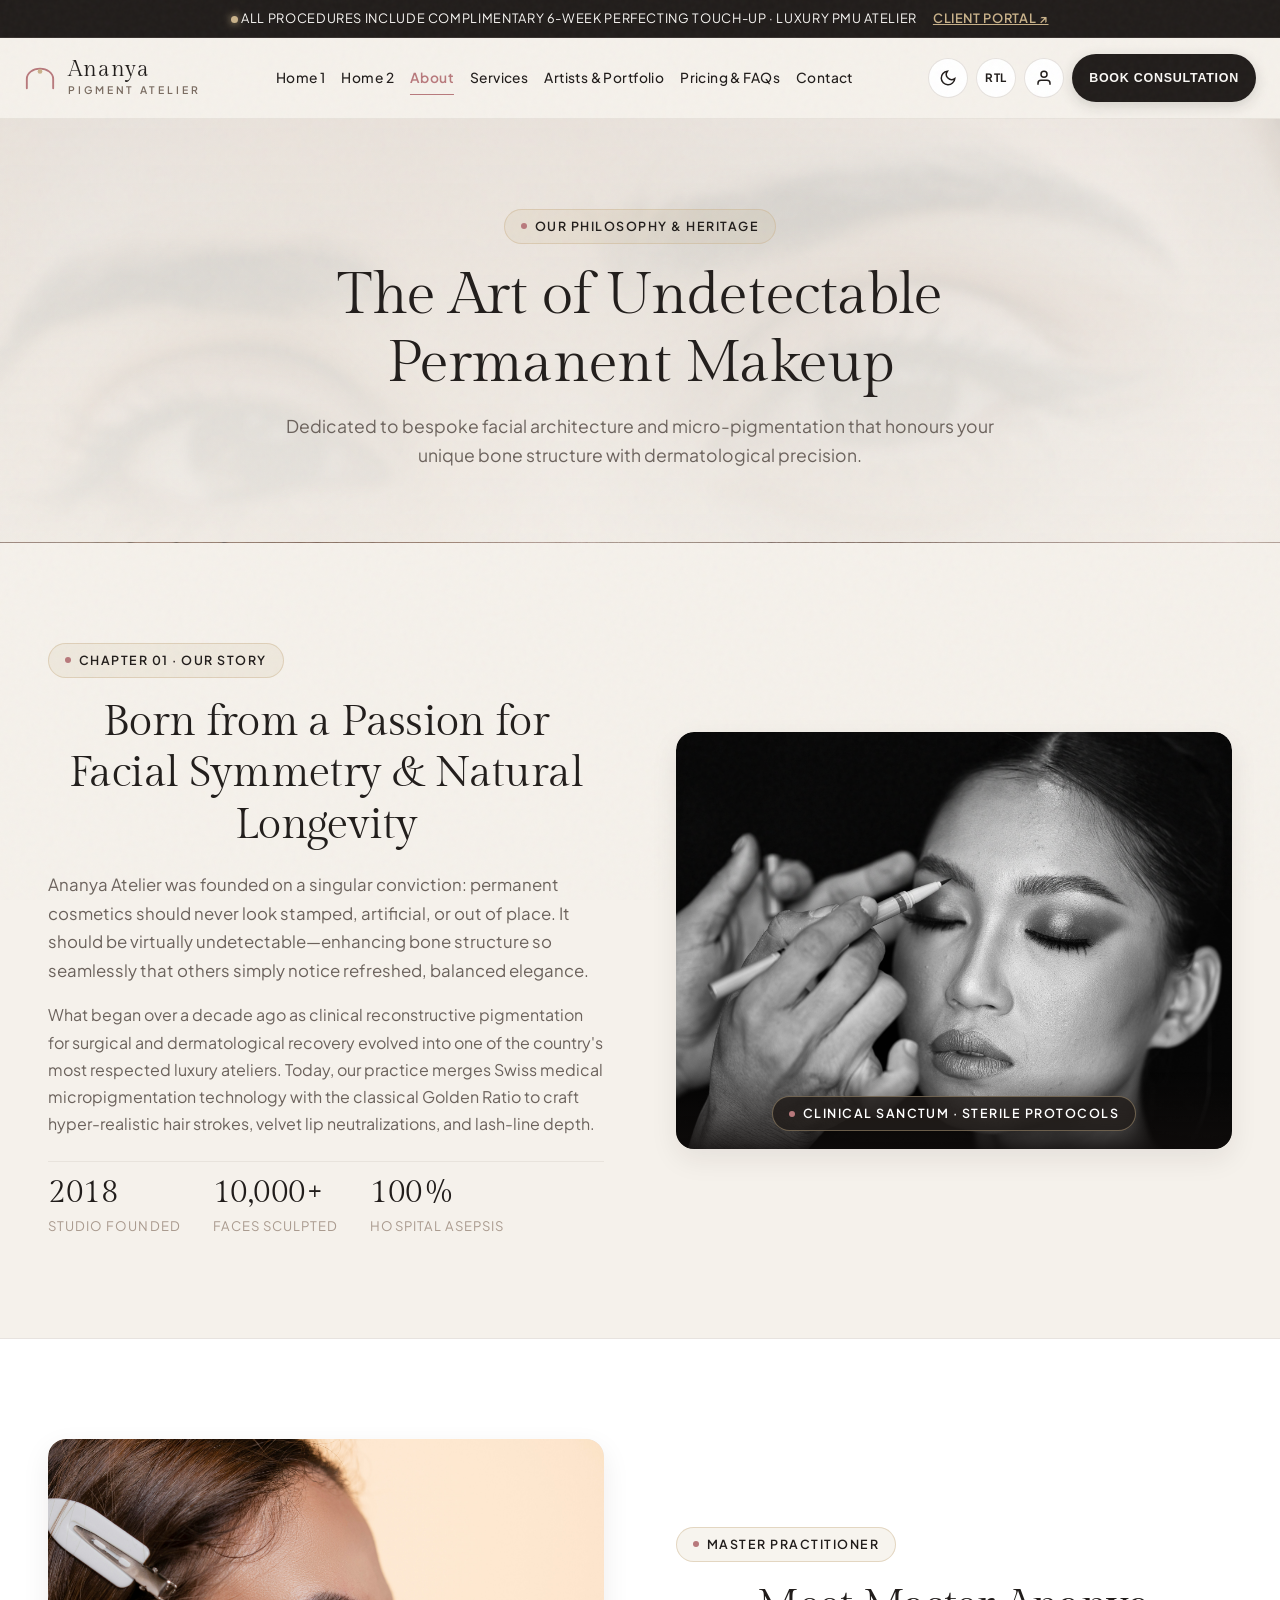
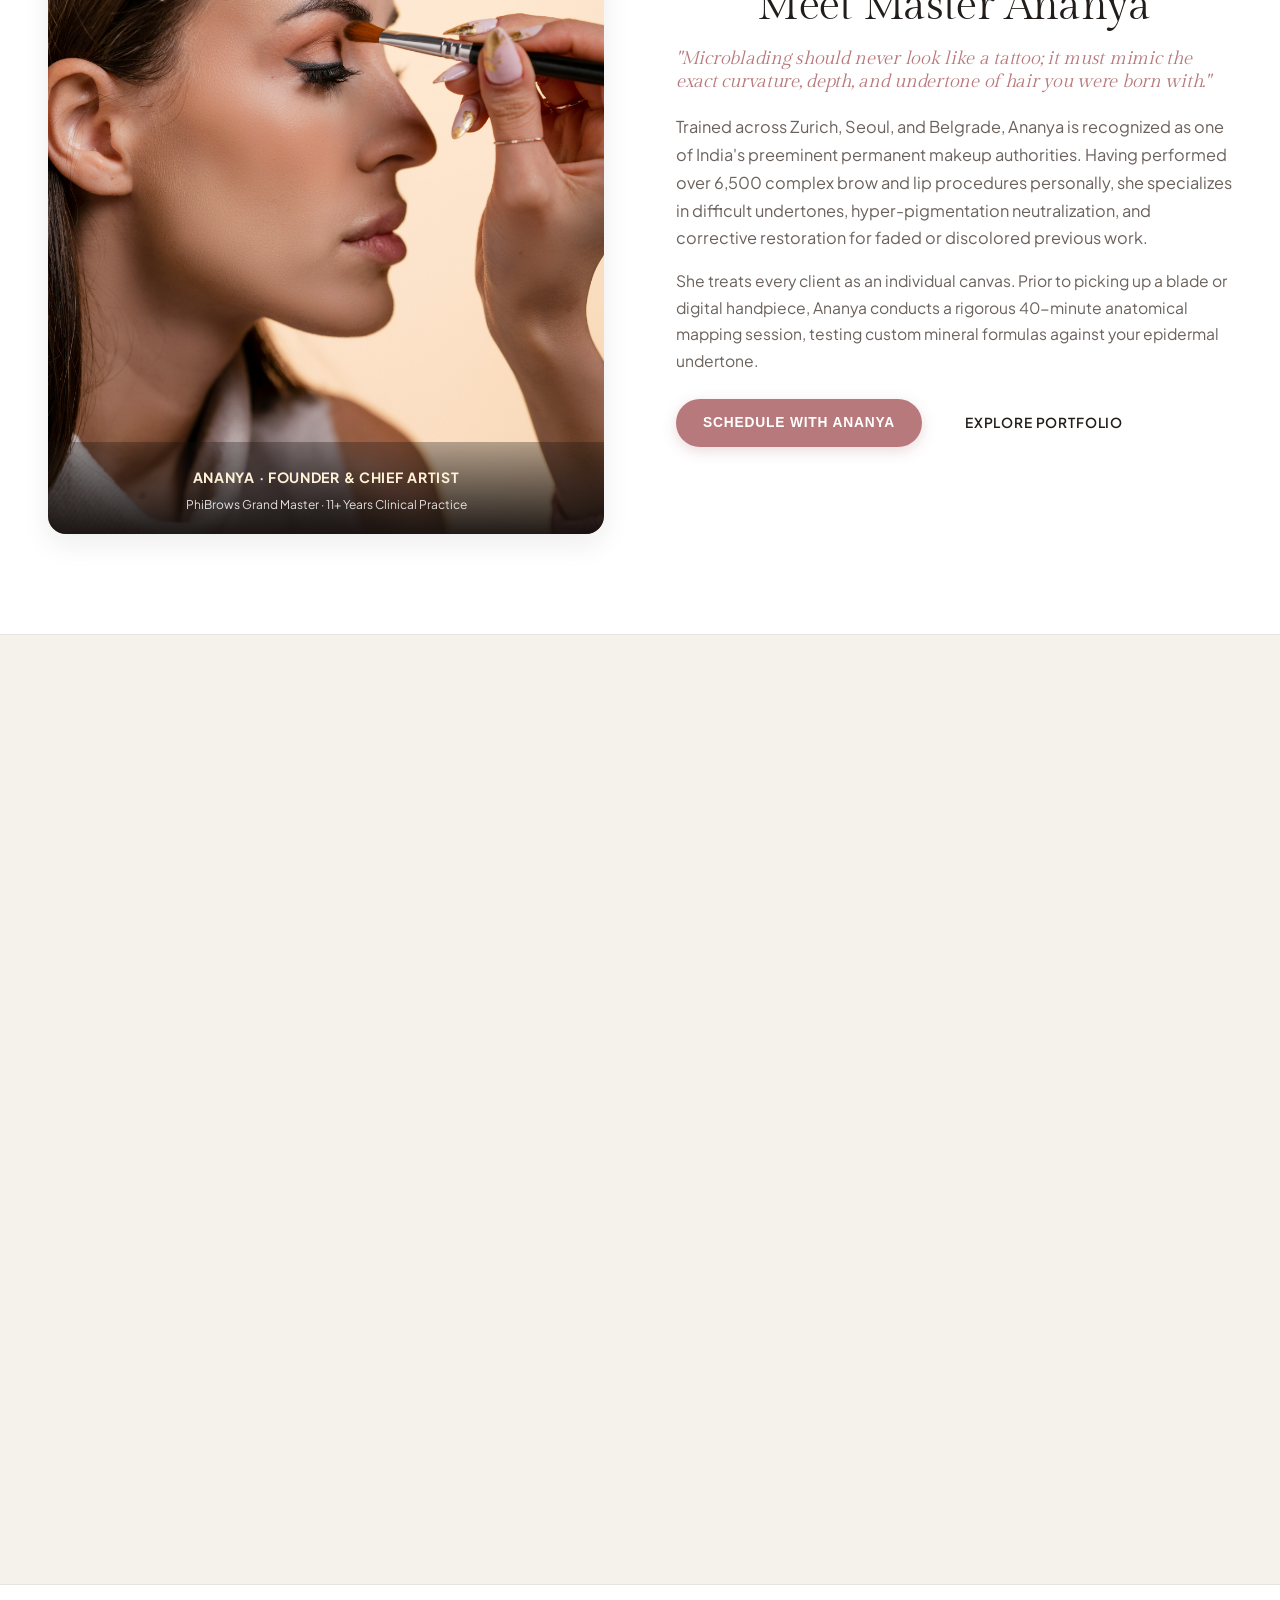
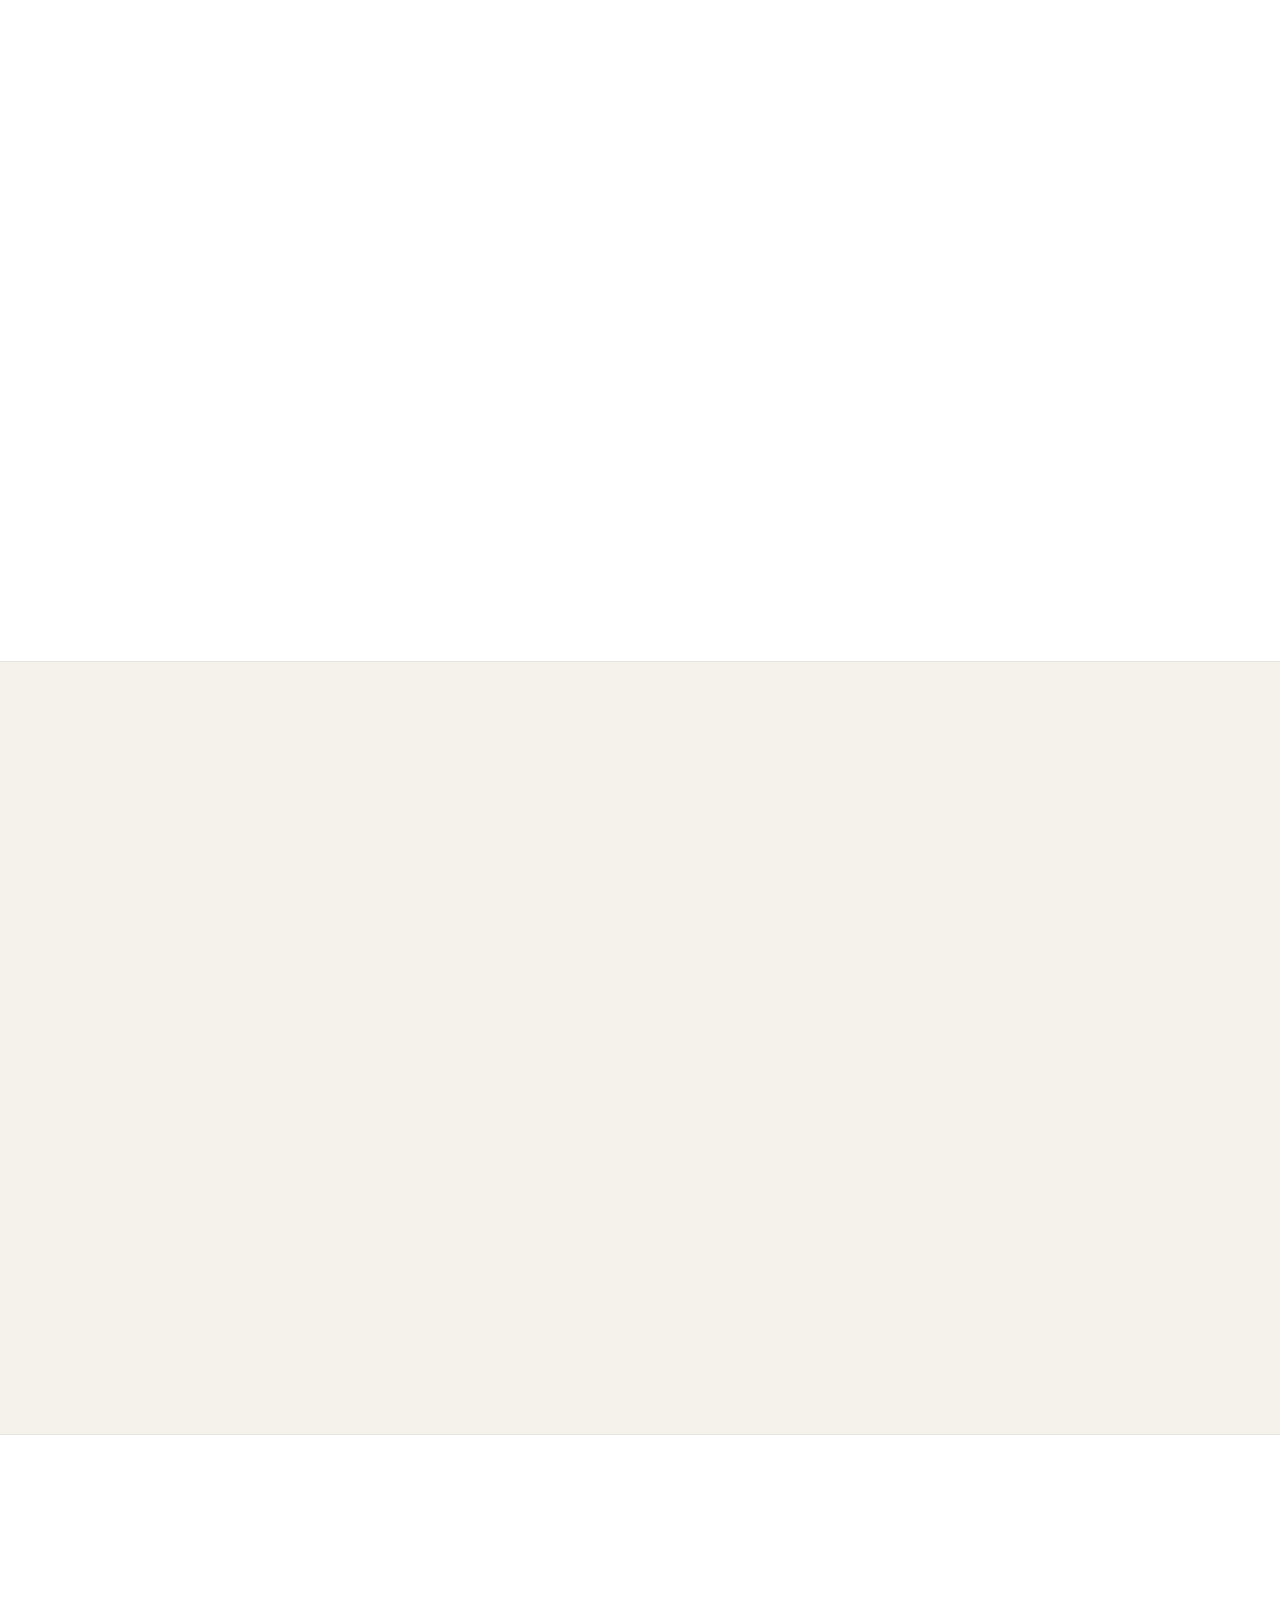
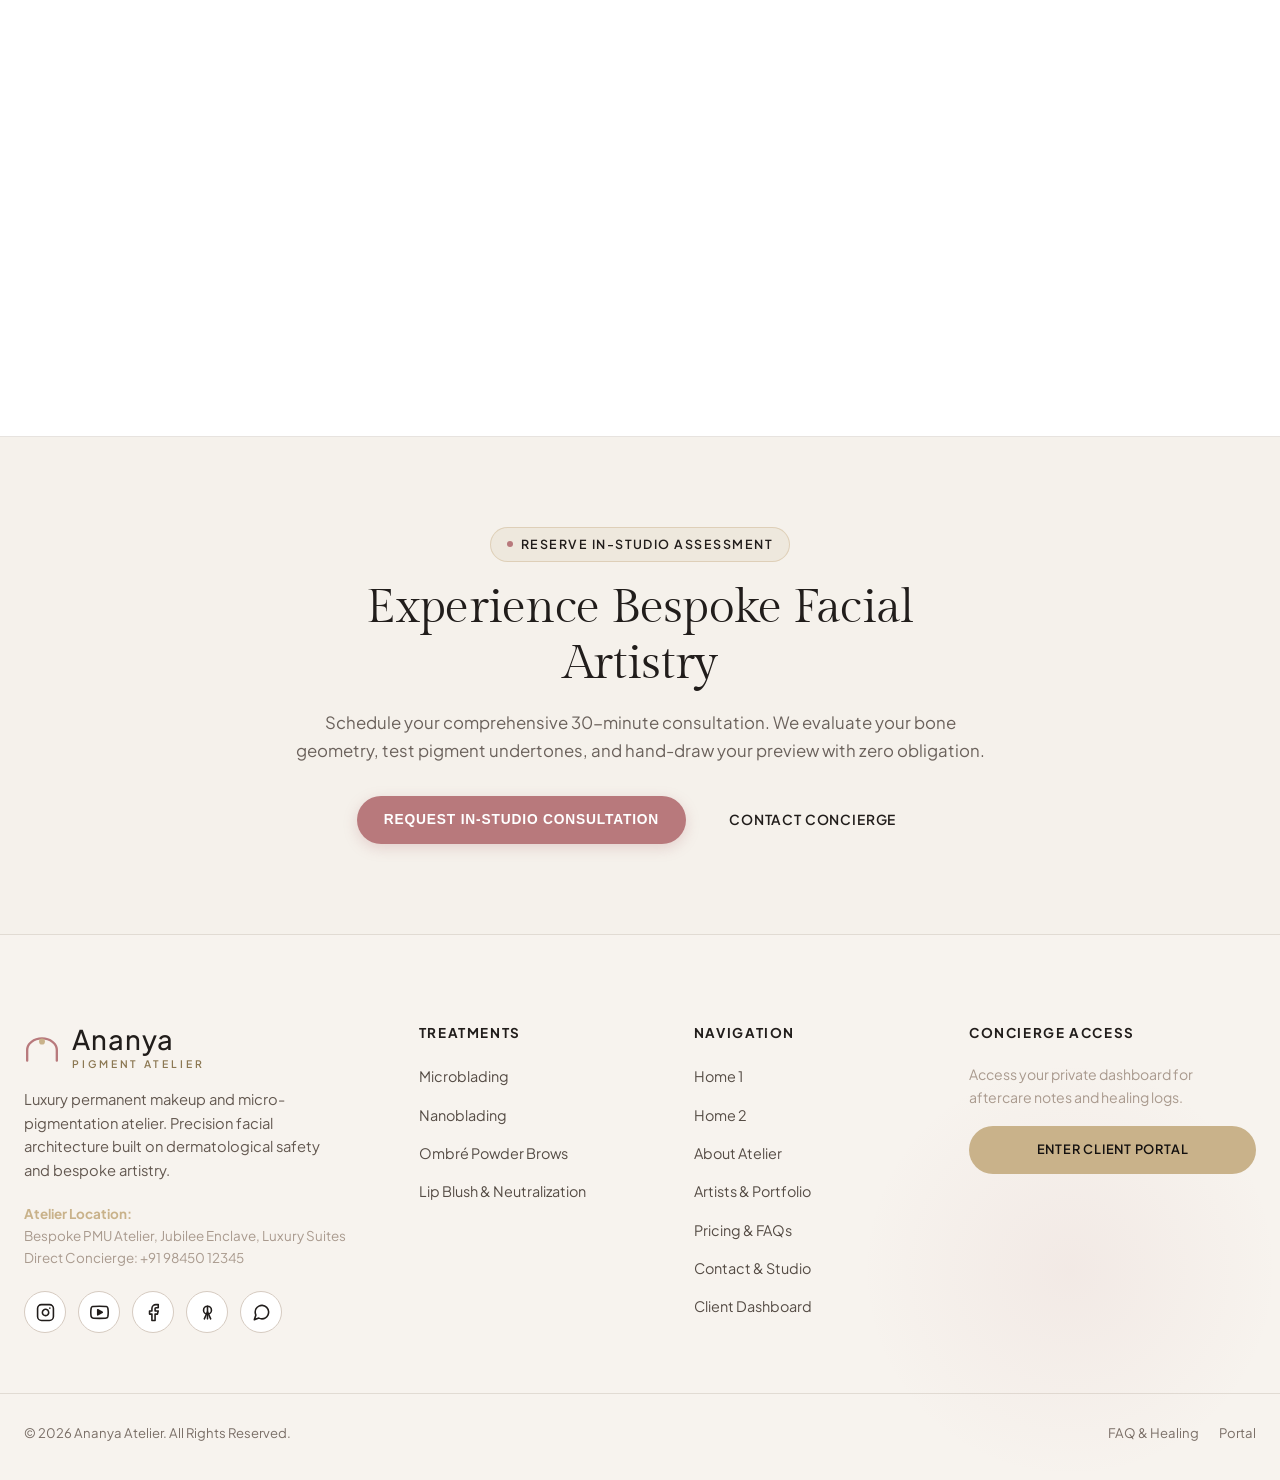
==== about.html @ 1668f96a "Refine logo, unify hero height, add About & Contact pages, update client portraits & responsive layo" ====
<!DOCTYPE html>
<html lang="en">
<head>
  <meta charset="UTF-8">
  <meta name="viewport" content="width=device-width, initial-scale=1.0">
  <title>About Our Atelier & Master PMU Artists | Ananya Atelier</title>
  <meta name="description" content="Discover the story, philosophy, and medical-grade hygiene standards of Ananya Atelier. Led by master PMU artist Ananya, specializing in hyper-realistic facial micro-pigmentation.">
  
  <link rel="stylesheet" href="css/style.css">
  <link rel="icon" type="image/svg+xml" href="data:image/svg+xml,<svg xmlns='http://www.w3.org/2000/svg' viewBox='0 0 32 32'><path d='M4,25 L4,14 A12,9 0 0 1 28,14 L28,25' stroke='%23B8797C' stroke-width='2.6' stroke-linecap='round' fill='none'/><circle cx='16' cy='6' r='2.8' fill='%23C9B28A'/></svg>">
</head>
<body>

  <!-- Top Notice Bar -->
  <div class="top-notice-bar">
    <span><span class="badge-dot"></span> All procedures include complimentary 6-week perfecting touch-up · Luxury PMU Atelier</span>
    <a href="login.html" style="color:var(--color-champagne); text-decoration:underline; font-weight:600;">Client Portal ↗</a>
  </div>

  <!-- Atelier Navbar -->
  <header class="atelier-navbar">
    <div class="navbar-container">
      <a href="index.html" class="brand-logo" aria-label="Ananya Atelier Home" data-magnetic>
        <svg class="brand-logo-arch" viewBox="0 0 34 26" fill="none">
          <path d="M3,24 L3,14 A14,11 0 0 1 31,14 L31,24" stroke="#B8797C" stroke-width="2" stroke-linecap="round"/>
          <circle cx="17" cy="6" r="2.5" fill="#C9B28A"/>
        </svg>
        <div class="brand-title">
          <span class="brand-name">Ananya</span>
          <span class="brand-tagline">Pigment Atelier</span>
        </div>
      </a>

      <nav aria-label="Main Navigation">
        <ul class="nav-menu">
          <li><a href="index.html" class="nav-link">Home 1</a></li>
          <li><a href="home2.html" class="nav-link">Home 2</a></li>
          <li><a href="about.html" class="nav-link active">About</a></li>
          <li><a href="services.html" class="nav-link">Services</a></li>
          <li><a href="artists.html" class="nav-link">Artists & Portfolio</a></li>
          <li><a href="pricing.html" class="nav-link">Pricing & FAQs</a></li>
          <li><a href="contact.html" class="nav-link">Contact</a></li>
          <li class="mobile-drawer-cta" style="margin-top:14px; padding-top:14px; border-top:1px solid var(--color-border-light);">
            <div style="display:flex; gap:10px; align-items:center; justify-content:space-between; margin-bottom:12px;">
              <button type="button" class="btn-nav-icon theme-toggle-btn" aria-label="Toggle theme" title="Toggle Dark/Light Mode" style="flex:1; width:auto; height:42px; border-radius:var(--border-radius-md); display:inline-flex; gap:8px;">
                <svg class="theme-icon-moon" width="16" height="16" viewBox="0 0 24 24" fill="none" stroke="currentColor" stroke-width="2"><path d="M21 12.79A9 9 0 1 1 11.21 3 7 7 0 0 0 21 12.79z"></path></svg>
                <svg class="theme-icon-sun" width="16" height="16" viewBox="0 0 24 24" fill="none" stroke="currentColor" stroke-width="2"><circle cx="12" cy="12" r="5"></circle><line x1="12" y1="1" x2="12" y2="3"></line><line x1="12" y1="21" x2="12" y2="23"></line><line x1="4.22" y1="4.22" x2="5.64" y2="5.64"></line><line x1="18.36" y1="18.36" x2="19.78" y2="19.78"></line><line x1="1" y1="12" x2="3" y2="12"></line><line x1="21" y1="12" x2="23" y2="12"></line><line x1="4.22" y1="19.78" x2="5.64" y2="18.36"></line><line x1="18.36" y1="5.64" x2="19.78" y2="4.22"></line></svg>
                <span>Theme</span>
              </button>
              <button type="button" class="btn-nav-icon rtl-toggle-btn" aria-label="Toggle RTL/LTR" title="Toggle RTL/LTR" style="flex:1; width:auto; height:42px; border-radius:var(--border-radius-md); display:inline-flex; gap:8px;">
                <span class="rtl-label">RTL</span>
              </button>
            </div>
            <a href="login.html" class="btn-portal-pill" style="width:100%; justify-content:center; padding:12px 16px;">
              <svg width="14" height="14" viewBox="0 0 24 24" fill="none" stroke="currentColor" stroke-width="2"><path d="M20 21v-2a4 4 0 0 0-4-4H8a4 4 0 0 0-4 4v2"></path><circle cx="12" cy="7" r="4"></circle></svg>
              Client Portal ↗
            </a>
          </li>
          <li class="mobile-drawer-cta" style="margin-top:8px;">
            <button type="button" class="btn-luxury btn-rose" style="width:100%;" data-open-consultation>Book Consultation</button>
          </li>
        </ul>
      </nav>

      <div class="nav-actions">
        <button type="button" class="btn-nav-icon theme-toggle-btn" aria-label="Toggle theme" title="Toggle Dark/Light Mode" data-magnetic>
          <svg class="theme-icon-moon" width="18" height="18" viewBox="0 0 24 24" fill="none" stroke="currentColor" stroke-width="2"><path d="M21 12.79A9 9 0 1 1 11.21 3 7 7 0 0 0 21 12.79z"></path></svg>
          <svg class="theme-icon-sun" width="18" height="18" viewBox="0 0 24 24" fill="none" stroke="currentColor" stroke-width="2"><circle cx="12" cy="12" r="5"></circle><line x1="12" y1="1" x2="12" y2="3"></line><line x1="12" y1="21" x2="12" y2="23"></line><line x1="4.22" y1="4.22" x2="5.64" y2="5.64"></line><line x1="18.36" y1="18.36" x2="19.78" y2="19.78"></line><line x1="1" y1="12" x2="3" y2="12"></line><line x1="21" y1="12" x2="23" y2="12"></line><line x1="4.22" y1="19.78" x2="5.64" y2="18.36"></line><line x1="18.36" y1="5.64" x2="19.78" y2="4.22"></line></svg>
        </button>
        <button type="button" class="btn-nav-icon rtl-toggle-btn" aria-label="Toggle RTL/LTR" title="Toggle RTL/LTR" data-magnetic>
          <span class="rtl-label">RTL</span>
        </button>
        <a href="login.html" class="btn-nav-icon portal-nav-btn" aria-label="Client Portal" title="Client Portal" data-magnetic>
          <svg width="18" height="18" viewBox="0 0 24 24" fill="none" stroke="currentColor" stroke-width="2"><path d="M20 21v-2a4 4 0 0 0-4-4H8a4 4 0 0 0-4 4v2"></path><circle cx="12" cy="7" r="4"></circle></svg>
        </a>
        <button type="button" class="btn-luxury btn-primary" data-open-consultation data-magnetic>Book Consultation</button>
        <button type="button" class="mobile-nav-toggle" aria-label="Toggle navigation menu">
          <svg width="24" height="24" viewBox="0 0 24 24" fill="none" stroke="currentColor" stroke-width="2"><line x1="3" y1="12" x2="21" y2="12"></line><line x1="3" y1="6" x2="21" y2="6"></line><line x1="3" y1="18" x2="21" y2="18"></line></svg>
        </button>
      </div>
    </div>
  </header>

  <main id="content">

    <!-- About Page Hero Header (Consistent Height) -->
    <section class="section-atelier page-hero-header" style="background-image: url('image/make%20(7).jpg');">
      <div class="container-atelier text-center" style="max-width:820px; text-align:center; margin:0 auto;" data-reveal>
        <div class="badge-lab"><span class="dot"></span> Our Philosophy & Heritage</div>
        <h1 class="font-serif">The Art of Undetectable Permanent Makeup</h1>
        <p class="section-subtitle">
          Dedicated to bespoke facial architecture and micro-pigmentation that honours your unique bone structure with dermatological precision.
        </p>
      </div>
    </section>

    <!-- Section 1: Our Story -->
    <section class="section-atelier">
      <div class="container-atelier">
        <div class="hero-grid" style="align-items:center; gap: clamp(36px, 6vw, 72px);">
          <div data-reveal>
            <div class="badge-lab"><span class="dot"></span> Chapter 01 · Our Story</div>
            <h2 class="font-serif" style="font-size:clamp(1.9rem, 3.5vw, 2.7rem); line-height:1.2; margin-bottom:20px;">
              Born from a Passion for Facial Symmetry & Natural Longevity
            </h2>
            <p style="font-size:1.05rem; line-height:1.7; color:var(--color-text-muted); margin-bottom:16px;">
              Ananya Atelier was founded on a singular conviction: permanent cosmetics should never look stamped, artificial, or out of place. It should be virtually undetectable—enhancing bone structure so seamlessly that others simply notice refreshed, balanced elegance.
            </p>
            <p style="font-size:1rem; line-height:1.7; color:var(--color-text-muted); margin-bottom:24px;">
              What began over a decade ago as clinical reconstructive pigmentation for surgical and dermatological recovery evolved into one of the country's most respected luxury ateliers. Today, our practice merges Swiss medical micropigmentation technology with the classical Golden Ratio to craft hyper-realistic hair strokes, velvet lip neutralizations, and lash-line depth.
            </p>
            <div style="display:flex; gap:32px; flex-wrap:wrap; padding-top:12px; border-top:1px solid var(--color-border-light);">
              <div>
                <strong class="font-serif" style="font-size:2rem; color:var(--color-espresso); display:block;">2018</strong>
                <span style="font-size:0.82rem; color:var(--color-taupe); text-transform:uppercase; letter-spacing:0.08em;">Studio Founded</span>
              </div>
              <div>
                <strong class="font-serif" style="font-size:2rem; color:var(--color-espresso); display:block;">10,000+</strong>
                <span style="font-size:0.82rem; color:var(--color-taupe); text-transform:uppercase; letter-spacing:0.08em;">Faces Sculpted</span>
              </div>
              <div>
                <strong class="font-serif" style="font-size:2rem; color:var(--color-espresso); display:block;">100%</strong>
                <span style="font-size:0.82rem; color:var(--color-taupe); text-transform:uppercase; letter-spacing:0.08em;">Hospital Asepsis</span>
              </div>
            </div>
          </div>
          <div class="media-keep-pace-wrap" data-reveal>
            <img src="image/make%20(9).jpg" alt="Atelier Interior and Precision Equipment" style="border-radius:var(--border-radius-lg); box-shadow:var(--shadow-lg); width:100%; aspect-ratio:4/3; object-fit:cover;">
            <div class="media-caption">
              <span class="badge-lab" style="background:rgba(33,29,27,0.85); color:#FFFFFF; margin:0;"><span class="dot"></span> Clinical Sanctum · Sterile Protocols</span>
            </div>
          </div>
        </div>
      </div>
    </section>

    <!-- Section 2: Meet the PMU Artist & Founder -->
    <section class="section-atelier" style="background:var(--color-surface); border-top:1px solid var(--color-border); border-bottom:1px solid var(--color-border);">
      <div class="container-atelier">
        <div class="hero-grid" style="align-items:center; gap: clamp(36px, 6vw, 72px);">
          <div class="media-keep-pace-wrap" data-reveal>
            <img src="image/make%20(20).jpg" alt="Master PMU Artist Ananya" style="border-radius:var(--border-radius-lg); box-shadow:var(--shadow-lg); width:100%; aspect-ratio:4/5; object-fit:cover;">
            <div class="media-caption" style="background:linear-gradient(to top, rgba(20,16,14,0.95), rgba(20,16,14,0.3));">
              <span style="color:#FFF2D6; font-size:0.88rem; font-weight:700; letter-spacing:0.05em; display:block;">ANANYA · FOUNDER & CHIEF ARTIST</span>
              <span style="color:#FFFFFF; font-size:0.75rem; opacity:0.85;">PhiBrows Grand Master · 11+ Years Clinical Practice</span>
            </div>
          </div>
          <div data-reveal>
            <div class="badge-lab"><span class="dot"></span> Master Practitioner</div>
            <h2 class="font-serif" style="font-size:clamp(1.9rem, 3.5vw, 2.7rem); line-height:1.2; margin-bottom:16px;">
              Meet Master Ananya
            </h2>
            <h3 style="font-size:1.15rem; font-weight:400; color:var(--color-rose); margin-bottom:20px; font-style:italic;">
              "Microblading should never look like a tattoo; it must mimic the exact curvature, depth, and undertone of hair you were born with."
            </h3>
            <p style="font-size:1.02rem; line-height:1.7; color:var(--color-text-muted); margin-bottom:16px;">
              Trained across Zurich, Seoul, and Belgrade, Ananya is recognized as one of India's preeminent permanent makeup authorities. Having performed over 6,500 complex brow and lip procedures personally, she specializes in difficult undertones, hyper-pigmentation neutralization, and corrective restoration for faded or discolored previous work.
            </p>
            <p style="font-size:0.98rem; line-height:1.7; color:var(--color-text-muted); margin-bottom:24px;">
              She treats every client as an individual canvas. Prior to picking up a blade or digital handpiece, Ananya conducts a rigorous 40-minute anatomical mapping session, testing custom mineral formulas against your epidermal undertone.
            </p>
            <div style="display:flex; gap:16px; flex-wrap:wrap;">
              <button type="button" class="btn-luxury btn-rose" data-open-consultation data-magnetic>Schedule With Ananya</button>
              <a href="artists.html" class="btn-luxury btn-secondary" data-magnetic>Explore Portfolio</a>
            </div>
          </div>
        </div>
      </div>
    </section>

    <!-- Section 3: Our Approach (The 4-Step Anatomical Architecture) -->
    <section class="section-atelier">
      <div class="container-atelier">
        <div class="text-center" style="max-width:760px; margin:0 auto clamp(36px, 6vw, 60px); text-align:center;" data-reveal>
          <div class="badge-lab"><span class="dot"></span> The Atelier Methodology</div>
          <h2 class="font-serif">Our Scientific & Artistic Approach</h2>
          <p class="section-subtitle">
            We reject one-size-fits-all stencils. Every line is hand-calculated to harmonise with facial muscle movement and bone morphology.
          </p>
        </div>

        <div class="feature-card-grid">
          <div class="feature-card" data-reveal>
            <div style="width:48px; height:48px; border-radius:50%; background:var(--color-gold-glow); display:flex; align-items:center; justify-content:center; margin-bottom:18px;">
              <svg width="24" height="24" viewBox="0 0 24 24" fill="none" stroke="currentColor" stroke-width="2"><circle cx="6" cy="6" r="3"></circle><circle cx="6" cy="18" r="3"></circle><line x1="20" y1="4" x2="8.12" y2="15.88"></line><line x1="14.47" y1="14.48" x2="20" y2="20"></line><line x1="8.12" y1="8.12" x2="12" y2="12"></line></svg>
            </div>
            <h3 class="font-serif" style="font-size:1.25rem; margin-bottom:10px;">1. Golden Ratio 1.618 Mapping</h3>
            <p style="font-size:0.92rem; color:var(--color-text-muted); line-height:1.6;">
              Brows are mathematically measured against your ocular spacing and nasal bridge using precision calipers. You review and approve the hand-drawn preview before any pigment is placed.
            </p>
          </div>

          <div class="feature-card" data-reveal>
            <div style="width:48px; height:48px; border-radius:50%; background:var(--color-gold-glow); display:flex; align-items:center; justify-content:center; margin-bottom:18px;">
              <svg width="24" height="24" viewBox="0 0 24 24" fill="none" stroke="currentColor" stroke-width="2"><path d="M12 2.69l5.66 5.66a8 8 0 1 1-11.31 0z"></path></svg>
            </div>
            <h3 class="font-serif" style="font-size:1.25rem; margin-bottom:10px;">2. Organic Mineral Chemistry</h3>
            <p style="font-size:0.92rem; color:var(--color-text-muted); line-height:1.6;">
              We formulate with heavy-metal-free, hypoallergenic Swiss mineral pigments that do not turn reddish or grayish over time, fading evenly and naturally as your skin sheds.
            </p>
          </div>

          <div class="feature-card" data-reveal>
            <div style="width:48px; height:48px; border-radius:50%; background:var(--color-gold-glow); display:flex; align-items:center; justify-content:center; margin-bottom:18px;">
              <svg width="24" height="24" viewBox="0 0 24 24" fill="none" stroke="currentColor" stroke-width="2"><line x1="12" y1="19" x2="12" y2="5"></line><polyline points="5 12 12 5 19 12"></polyline></svg>
            </div>
            <h3 class="font-serif" style="font-size:1.25rem; margin-bottom:10px;">3. 0.15mm Micro-Stylus</h3>
            <p style="font-size:0.92rem; color:var(--color-text-muted); line-height:1.6;">
              Depositing micro-pigment only into the basal layer (0.08mm - 0.15mm depth). This preserves skin tissue elasticity and ensures hair strokes stay crisp without pigment bleeding.
            </p>
          </div>

          <div class="feature-card" data-reveal>
            <div style="width:48px; height:48px; border-radius:50%; background:var(--color-gold-glow); display:flex; align-items:center; justify-content:center; margin-bottom:18px;">
              <svg width="24" height="24" viewBox="0 0 24 24" fill="none" stroke="currentColor" stroke-width="2"><path d="M22 11.08V12a10 10 0 1 1-5.93-9.14"></path><polyline points="22 4 12 14.01 9 11.01"></polyline></svg>
            </div>
            <h3 class="font-serif" style="font-size:1.25rem; margin-bottom:10px;">4. 6-Week Perfecting Session</h3>
            <p style="font-size:0.92rem; color:var(--color-text-muted); line-height:1.6;">
              Every primary procedure includes a complimentary 6-week perfecting session to inspect cellular retention, reinforce lighter strokes, and calibrate the ultimate final tone.
            </p>
          </div>
        </div>
      </div>
    </section>

    <!-- Section 4: Certifications & Training -->
    <section class="section-atelier" style="background:var(--color-surface); border-top:1px solid var(--color-border); border-bottom:1px solid var(--color-border);">
      <div class="container-atelier">
        <div class="text-center" style="max-width:760px; margin:0 auto clamp(36px, 6vw, 60px); text-align:center;" data-reveal>
          <div class="badge-lab"><span class="dot"></span> International Credentials</div>
          <h2 class="font-serif">Certifications & Global Accreditations</h2>
          <p class="section-subtitle">
            Our master practitioners maintain active board certifications with world-leading cosmetic and micropigmentation governing bodies.
          </p>
        </div>

        <div style="display:grid; grid-template-columns:repeat(auto-fit, minmax(260px, 1fr)); gap:24px;">
          <div style="background:var(--bg-porcelain-light); border:1px solid var(--color-border); border-radius:var(--border-radius-md); padding:28px 24px;" data-reveal>
            <div style="color:var(--color-rose); font-size:1.4rem; margin-bottom:12px;">🏅</div>
            <h4 class="font-serif" style="font-size:1.15rem; margin-bottom:6px;">PhiBrows Master Certified</h4>
            <p style="font-size:0.85rem; color:var(--color-text-muted); line-height:1.6;">Certified by the global PhiAcademy for advanced hyper-realistic microblading and micro-shading mastery.</p>
          </div>

          <div style="background:var(--bg-porcelain-light); border:1px solid var(--color-border); border-radius:var(--border-radius-md); padding:28px 24px;" data-reveal>
            <div style="color:var(--color-rose); font-size:1.4rem; margin-bottom:12px;">🏛️</div>
            <h4 class="font-serif" style="font-size:1.15rem; margin-bottom:6px;">AAM Board Certified</h4>
            <p style="font-size:0.85rem; color:var(--color-text-muted); line-height:1.6;">Accredited by the American Academy of Micropigmentation for clinical facial pigment application standards.</p>
          </div>

          <div style="background:var(--bg-porcelain-light); border:1px solid var(--color-border); border-radius:var(--border-radius-md); padding:28px 24px;" data-reveal>
            <div style="color:var(--color-rose); font-size:1.4rem; margin-bottom:12px;">🧪</div>
            <h4 class="font-serif" style="font-size:1.15rem; margin-bottom:6px;">EU REACH / ECHA Compliant</h4>
            <p style="font-size:0.85rem; color:var(--color-text-muted); line-height:1.6;">All pigments rigorously screened to conform with the strictest European chemical safety benchmarks.</p>
          </div>

          <div style="background:var(--bg-porcelain-light); border:1px solid var(--color-border); border-radius:var(--border-radius-md); padding:28px 24px;" data-reveal>
            <div style="color:var(--color-rose); font-size:1.4rem; margin-bottom:12px;">🛡️</div>
            <h4 class="font-serif" style="font-size:1.15rem; margin-bottom:6px;">OSHA Bloodborne Pathogen</h4>
            <p style="font-size:0.85rem; color:var(--color-text-muted); line-height:1.6;">Annual hospital-grade safety recertification covering infection control, barrier defense, and sterile handling.</p>
          </div>
        </div>
      </div>
    </section>

    <!-- Section 5: Hygiene & Safety Standards -->
    <section class="section-atelier">
      <div class="container-atelier">
        <div class="hero-grid" style="align-items:center; gap: clamp(36px, 6vw, 72px);">
          <div data-reveal>
            <div class="badge-lab"><span class="dot"></span> Uncompromising Asepsis</div>
            <h2 class="font-serif" style="font-size:clamp(1.9rem, 3.5vw, 2.7rem); line-height:1.2; margin-bottom:20px;">
              Hospital-Grade Hygiene & Sterilization Protocols
            </h2>
            <p style="font-size:1.02rem; line-height:1.7; color:var(--color-text-muted); margin-bottom:20px;">
              Your facial tissue demands the exact clinical sterility of an operating suite. At Ananya Atelier, we operate under strict hospital aseptic guidelines to ensure zero risk of cross-contamination or inflammation.
            </p>
            <ul style="list-style:none; padding:0; margin:0 0 24px; display:flex; flex-direction:column; gap:14px;">
              <li style="display:flex; gap:12px; align-items:flex-start;">
                <span style="color:var(--color-rose); font-weight:bold; font-size:1.1rem; line-height:1;">✓</span>
                <span style="font-size:0.95rem; color:var(--color-text-muted);"><strong>100% Single-Use Swiss Cartridges:</strong> Every blade and needle cartridge arrives hermetically sealed with sterility indicators and is unpacked directly in front of you.</span>
              </li>
              <li style="display:flex; gap:12px; align-items:flex-start;">
                <span style="color:var(--color-rose); font-weight:bold; font-size:1.1rem; line-height:1;">✓</span>
                <span style="font-size:0.95rem; color:var(--color-text-muted);"><strong>Class B Medical Autoclave:</strong> All reusable stainless accessories undergo high-temperature vacuum sterilization cycles before every session.</span>
              </li>
              <li style="display:flex; gap:12px; align-items:flex-start;">
                <span style="color:var(--color-rose); font-weight:bold; font-size:1.1rem; line-height:1;">✓</span>
                <span style="font-size:0.95rem; color:var(--color-text-muted);"><strong>48-Hour Dermal Patch Testing:</strong> Complimentary sensitivity screenings available for clients with reactive skin, allergies, or eczema.</span>
              </li>
              <li style="display:flex; gap:12px; align-items:flex-start;">
                <span style="color:var(--color-rose); font-weight:bold; font-size:1.1rem; line-height:1;">✓</span>
                <span style="font-size:0.95rem; color:var(--color-text-muted);"><strong>HEPA H14 Air Purification:</strong> Studio suites feature surgical-grade laminar airflow filters cycling 99.995% clean ambient air continuously.</span>
              </li>
            </ul>
          </div>
          <div class="media-keep-pace-wrap" data-reveal>
            <img src="image/make%20(18).jpg" alt="Sterile Clinic Setup and Instruments" style="border-radius:var(--border-radius-lg); box-shadow:var(--shadow-lg); width:100%; aspect-ratio:4/3; object-fit:cover;">
            <div class="media-caption">
              <span class="badge-lab" style="background:rgba(33,29,27,0.85); color:#FFFFFF; margin:0;"><span class="dot"></span> Sealed Single-Use Sterile Cartridges</span>
            </div>
          </div>
        </div>
      </div>
    </section>

    <!-- Section 6: Why Clients Choose Us -->
    <section class="section-atelier" style="background:var(--color-surface); border-top:1px solid var(--color-border); border-bottom:1px solid var(--color-border);">
      <div class="container-atelier">
        <div class="text-center" style="max-width:760px; margin:0 auto clamp(36px, 6vw, 60px); text-align:center;" data-reveal>
          <div class="badge-lab"><span class="dot"></span> The Atelier Difference</div>
          <h2 class="font-serif">Why Discerning Clients Trust Ananya</h2>
          <p class="section-subtitle">
            From prominent executives and dermatologists to brides seeking subtle timelessness, here is why our clients return year after year.
          </p>
        </div>

        <div style="display:grid; grid-template-columns:repeat(auto-fit, minmax(280px, 1fr)); gap:28px;">
          <div class="feature-card" data-reveal>
            <h4 class="font-serif" style="font-size:1.2rem; color:var(--color-espresso); margin-bottom:8px;">Zero Trend Chasing</h4>
            <p style="font-size:0.9rem; color:var(--color-text-muted); line-height:1.6;">
              Trends fade; facial bone structures remain. We design brows, lips, and eyes that age gracefully across decades rather than following fleeting social media fads.
            </p>
          </div>

          <div class="feature-card" data-reveal>
            <h4 class="font-serif" style="font-size:1.2rem; color:var(--color-espresso); margin-bottom:8px;">Dermatologist Endorsed</h4>
            <p style="font-size:0.9rem; color:var(--color-text-muted); line-height:1.6;">
              Multiple cosmetic surgeons and dermatologists refer their patients to us for scar camouflage, alopecia reconstruction, and natural enhancement.
            </p>
          </div>

          <div class="feature-card" data-reveal>
            <h4 class="font-serif" style="font-size:1.2rem; color:var(--color-espresso); margin-bottom:8px;">Complete Private Concierge</h4>
            <p style="font-size:0.9rem; color:var(--color-text-muted); line-height:1.6;">
              Clients receive 24/7 post-care WhatsApp concierge check-ins, custom sterile aftercare balms, and digital healing progress logs via our encrypted Client Portal.
            </p>
          </div>

          <div class="feature-card" data-reveal>
            <h4 class="font-serif" style="font-size:1.2rem; color:var(--color-espresso); margin-bottom:8px;">Transparent Touch-Up Tiers</h4>
            <p style="font-size:0.9rem; color:var(--color-text-muted); line-height:1.6;">
              Clear, guaranteed loyalty pricing for annual refreshes. No surprise charges or recurring subscriptions—just reliable lifelong enhancement.
            </p>
          </div>
        </div>
      </div>
    </section>

    <!-- Consultation CTA Strip -->
    <section class="section-atelier" style="text-align:center; padding:clamp(60px, 8vw, 90px) 0;">
      <div class="container-atelier" style="max-width:760px; margin:0 auto;" data-reveal>
        <div class="badge-lab"><span class="dot"></span> Reserve In-Studio Assessment</div>
        <h2 class="font-serif" style="font-size:clamp(2rem, 3.8vw, 3rem); margin-bottom:16px;">
          Experience Bespoke Facial Artistry
        </h2>
        <p style="font-size:1.05rem; color:var(--color-text-muted); margin-bottom:32px;">
          Schedule your comprehensive 30-minute consultation. We evaluate your bone geometry, test pigment undertones, and hand-draw your preview with zero obligation.
        </p>
        <div style="display:flex; gap:16px; justify-content:center; flex-wrap:wrap;">
          <button type="button" class="btn-luxury btn-rose" data-open-consultation data-magnetic>Request In-Studio Consultation</button>
          <a href="contact.html" class="btn-luxury btn-secondary" data-magnetic>Contact Concierge</a>
        </div>
      </div>
    </section>

  </main>

  <!-- Atelier Global Footer -->
  <footer class="atelier-footer">
    <div class="footer-grid">
      <div class="footer-brand">
        <a href="index.html" class="brand-logo" aria-label="Ananya Atelier Home" data-magnetic>
          <svg class="brand-logo-arch" viewBox="0 0 34 26" fill="none" style="width:36px; height:28px;">
            <path d="M3,24 L3,14 A14,11 0 0 1 31,14 L31,24" stroke="#B8797C" stroke-width="2.2" stroke-linecap="round"/>
            <circle cx="17" cy="6" r="2.8" fill="#C9B28A"/>
          </svg>
          <div class="brand-title">
            <span class="brand-name">Ananya</span>
            <span class="brand-tagline">Pigment Atelier</span>
          </div>
        </a>
        <p>Luxury permanent makeup and micro-pigmentation atelier. Precision facial architecture built on dermatological safety and bespoke artistry.</p>
        <div style="margin-top:20px; font-size:0.84rem; color:var(--color-taupe);">
          <strong style="color:var(--color-champagne);">Atelier Location:</strong><br>
          Bespoke PMU Atelier, Jubilee Enclave, Luxury Suites<br>
          Direct Concierge: +91 98450 12345
        </div>
        <div class="footer-social-links" aria-label="Official Atelier Social Media Channels">
          <a href="https://instagram.com" class="footer-social-icon" aria-label="Follow Ananya Atelier on Instagram" target="_blank" rel="noopener noreferrer">
            <svg viewBox="0 0 24 24" fill="none" stroke="currentColor" stroke-width="2" stroke-linecap="round" stroke-linejoin="round">
              <rect x="2" y="2" width="20" height="20" rx="5" ry="5"></rect>
              <path d="M16 11.37A4 4 0 1 1 12.63 8 4 4 0 0 1 16 11.37z"></path>
              <line x1="17.5" y1="6.5" x2="17.51" y2="6.5"></line>
            </svg>
          </a>
          <a href="https://youtube.com" class="footer-social-icon" aria-label="Watch Ananya Atelier on YouTube" target="_blank" rel="noopener noreferrer">
            <svg viewBox="0 0 24 24" fill="none" stroke="currentColor" stroke-width="2" stroke-linecap="round" stroke-linejoin="round">
              <path d="M22.54 6.42a2.78 2.78 0 0 0-1.94-2C18.88 4 12 4 12 4s-6.88 0-8.6.46a2.78 2.78 0 0 0-1.94 2A29 29 0 0 0 1 11.75a29 29 0 0 0 .46 5.33A2.78 2.78 0 0 0 3.4 19c1.72.46 8.6.46 8.6.46s6.88 0 8.6-.46a2.78 2.78 0 0 0 1.94-2 29 29 0 0 0 .46-5.25 29 29 0 0 0-.46-5.33z"></path>
              <polygon points="9.75 15.02 15.5 11.75 9.75 8.48 9.75 15.02" fill="currentColor"></polygon>
            </svg>
          </a>
          <a href="https://facebook.com" class="footer-social-icon" aria-label="Follow Ananya Atelier on Facebook" target="_blank" rel="noopener noreferrer">
            <svg viewBox="0 0 24 24" fill="none" stroke="currentColor" stroke-width="2" stroke-linecap="round" stroke-linejoin="round">
              <path d="M18 2h-3a5 5 0 0 0-5 5v3H7v4h3v8h4v-8h3l1-4h-4V7a1 1 0 0 1 1-1h3z"></path>
            </svg>
          </a>
          <a href="https://pinterest.com" class="footer-social-icon" aria-label="Explore Ananya Atelier on Pinterest" target="_blank" rel="noopener noreferrer">
            <svg viewBox="0 0 24 24" fill="none" stroke="currentColor" stroke-width="2" stroke-linecap="round" stroke-linejoin="round">
              <line x1="12" y1="4" x2="12" y2="20"></line>
              <path d="M8 20l4-9 4 9"></path>
              <circle cx="12" cy="9" r="5"></circle>
            </svg>
          </a>
          <a href="https://wa.me/919845012345" class="footer-social-icon" aria-label="Direct Concierge WhatsApp" target="_blank" rel="noopener noreferrer">
            <svg viewBox="0 0 24 24" fill="none" stroke="currentColor" stroke-width="2" stroke-linecap="round" stroke-linejoin="round">
              <path d="M21 11.5a8.38 8.38 0 0 1-.9 3.8 8.5 8.5 0 0 1-7.6 4.7 8.38 8.38 0 0 1-3.8-.9L3 21l1.9-5.7a8.38 8.38 0 0 1-.9-3.8 8.5 8.5 0 0 1 4.7-7.6 8.38 8.38 0 0 1 3.8-.9h.5a8.48 8.48 0 0 1 8 8v.5z"></path>
            </svg>
          </a>
        </div>
      </div>
      <div>
        <h4 class="footer-col-title">Treatments</h4>
        <ul class="footer-links">
          <li><a href="services.html#microblading">Microblading</a></li>
          <li><a href="services.html#nanoblading">Nanoblading</a></li>
          <li><a href="services.html#powder">Ombré Powder Brows</a></li>
          <li><a href="services.html#lipblush">Lip Blush & Neutralization</a></li>
        </ul>
      </div>
      <div>
        <h4 class="footer-col-title">Navigation</h4>
        <ul class="footer-links">
          <li><a href="index.html">Home 1</a></li>
          <li><a href="home2.html">Home 2</a></li>
          <li><a href="about.html">About Atelier</a></li>
          <li><a href="artists.html">Artists & Portfolio</a></li>
          <li><a href="pricing.html">Pricing & FAQs</a></li>
          <li><a href="contact.html">Contact & Studio</a></li>
          <li><a href="login.html">Client Dashboard</a></li>
        </ul>
      </div>
      <div>
        <h4 class="footer-col-title">Concierge Access</h4>
        <p style="font-size:0.88rem; color:var(--color-taupe); margin-bottom:16px;">Access your private dashboard for aftercare notes and healing logs.</p>
        <a href="login.html" class="btn-luxury btn-champagne" style="padding:10px 20px; font-size:0.8rem; width:100%;" data-magnetic>Enter Client Portal</a>
      </div>
    </div>
    <div class="footer-bottom">
      <span>© 2026 Ananya Atelier. All Rights Reserved.</span>
      <div style="display:flex; gap:20px;">
        <a href="pricing.html#faqs">FAQ & Healing</a>
        <a href="login.html">Portal</a>
      </div>
    </div>
  </footer>

  <!-- Consultation Modal -->
  <div class="atelier-modal-overlay" id="consultationModal">
    <div class="atelier-modal-card">
      <button type="button" class="modal-close-btn">×</button>
      <div class="badge-lab"><span class="dot"></span> Reserve Consultation</div>
      <h3 class="font-serif">Request In-Studio Consultation</h3>
      <form id="consultationForm" style="margin-top:20px;">
        <div class="form-group">
          <label class="form-label" for="cName">Full Name</label>
          <input type="text" id="cName" class="form-control" required placeholder="Your full name">
        </div>
        <div class="form-group">
          <label class="form-label" for="cPhone">WhatsApp Number</label>
          <input type="tel" id="cPhone" class="form-control" required placeholder="+91 98450 00000">
        </div>
        <div class="form-group">
          <label class="form-label" for="cService">Select Treatment</label>
          <select id="cService" class="form-select">
            <option value="Microblading">Hyper-Realistic Microblading</option>
            <option value="Nanoblading">Digital Nanoblading</option>
            <option value="Ombre Powder">Ombré Powder Brows</option>
            <option value="Lip Blush">Lip Blush & Neutralization</option>
          </select>
        </div>
        <button type="submit" class="btn-luxury btn-rose" style="width:100%;">Submit Consultation</button>
      </form>
      <div id="consultationSuccess" style="display:none; text-align:center; padding:24px 0;">
        <div style="font-size:2.5rem; color:var(--color-rose);">✓</div>
        <h4 class="font-serif">Consultation Request Received</h4>
        <p style="font-size:0.92rem; color:var(--color-text-muted); margin-top:8px;">We will connect with you via WhatsApp to finalize your booking.</p>
      </div>
    </div>
  </div>

  <script src="js/auth.js"></script>
  <script src="js/main.js"></script>
</body>
</html>
---- css/style.css ----
/* ==========================================================================
   ANANYA PIGMENT ATELIER · ANDHRA - CORE STYLESHEET
   Concept: "Precision, Made Personal"
   Palette: Porcelain #F5F1EB, Espresso #211D1B, Taupe #A99A8E, Muted Rose #B8797C, Champagne #C9B28A
   ========================================================================== */

@import url('https://fonts.googleapis.com/css2?family=Cormorant+Garamond:ital,wght@0,300;0,400;0,500;0,600;1,400;1,600&family=Gilda+Display&family=Plus+Jakarta+Sans:wght@300;400;500;600;700&display=swap');

:root {
  /* Color Tokens */
  --bg-porcelain: #F5F1EB;
  --bg-porcelain-light: #FAF8F5;
  --bg-porcelain-dark: #ECE5DC;
  --color-espresso: #211D1B;
  --color-espresso-dark: #141110;
  --color-espresso-light: #342E2B;
  --color-taupe: #A99A8E;
  --color-taupe-light: #D8CFC8;
  --color-taupe-dark: #7A6C61;
  --color-rose: #B8797C;
  --color-rose-light: #E8D3D4;
  --color-rose-dark: #935457;
  --color-champagne: #C9B28A;
  --color-champagne-light: #F2EAD8;
  --color-champagne-dark: #A48D66;
  
  --color-text-main: #211D1B;
  --color-text-muted: #6B625C;
  --color-text-light: #9B9189;
  --color-surface: #FFFFFF;
  --color-surface-trans: rgba(255, 255, 255, 0.88);
  --color-border: rgba(169, 154, 142, 0.28);
  --color-border-light: rgba(169, 154, 142, 0.16);
  --color-border-dark: rgba(33, 29, 27, 0.18);

  /* Semantic Component Variables */
  --bg-navbar: rgba(245, 241, 235, 0.94);
  --bg-navbar-scrolled: rgba(250, 248, 245, 0.98);
  --bg-top-notice: #211D1B;
  --text-top-notice: #FAF8F5;
  --btn-primary-bg: #211D1B;
  --btn-primary-text: #FAF8F5;
  --btn-primary-hover-bg: #342E2B;
  --input-bg: #FFFFFF;
  --input-color: #211D1B;

  /* Typography */
  --font-serif-display: 'Gilda Display', 'Cormorant Garamond', Georgia, serif;
  --font-serif-editorial: 'Cormorant Garamond', Georgia, serif;
  --font-sans: 'Plus Jakarta Sans', -apple-system, BlinkMacSystemFont, 'Segoe UI', Roboto, sans-serif;

  /* Layout & Spacing Consistency System */
  --container-max-width: 1320px;
  --container-padding-x: 28px;
  --section-padding-y: 90px;
  --card-radius: 18px;
  --btn-height: 48px;

  /* Shadows & Physics */
  --shadow-sm: 0 4px 12px rgba(33, 29, 27, 0.04);
  --shadow-md: 0 10px 28px rgba(33, 29, 27, 0.08);
  --shadow-lg: 0 20px 48px rgba(33, 29, 27, 0.12);
  --shadow-glow: 0 0 25px rgba(201, 178, 138, 0.35);
  --transition-smooth: all 0.4s cubic-bezier(0.16, 1, 0.3, 1);
  --transition-keep-pace: all 0.65s cubic-bezier(0.16, 1, 0.3, 1);
  --border-radius-sm: 4px;
  --border-radius-md: 10px;
  --border-radius-lg: 18px;
  --border-radius-pill: 999px;
}

/* Dark Velvet Luxury Theme Tokens */
[data-theme="dark"] {
  --bg-porcelain: #141110;
  --bg-porcelain-light: #1D1918;
  --bg-porcelain-dark: #26201E;
  --color-espresso: #F5F1EB;
  --color-espresso-dark: #FAF8F5;
  --color-espresso-light: #ECE5DC;
  --color-taupe: #B8ADA5;
  --color-taupe-light: #4A423D;
  --color-taupe-dark: #D4C9C0;
  --color-rose: #D49093;
  --color-rose-light: #3D2224;
  --color-rose-dark: #A85B60;
  --color-champagne: #DBC5A0;
  --color-champagne-light: #383025;
  --color-champagne-dark: #A48D66;
  
  --color-text-main: #F5F1EB;
  --color-text-muted: #B8ADA5;
  --color-text-light: #8E837B;
  --color-surface: #1E1A18;
  --color-surface-trans: rgba(30, 26, 24, 0.92);
  --color-border: rgba(201, 178, 138, 0.26);
  --color-border-light: rgba(201, 178, 138, 0.15);
  --color-border-dark: rgba(245, 241, 235, 0.22);
  
  --bg-navbar: rgba(20, 17, 16, 0.94);
  --bg-navbar-scrolled: rgba(29, 25, 24, 0.98);
  --bg-top-notice: #0D0B0A;
  --text-top-notice: #FAF8F5;
  --btn-primary-bg: #C9B28A;
  --btn-primary-text: #141110;
  --btn-primary-hover-bg: #DFCDAA;
  --input-bg: #282220;
  --input-color: #F5F1EB;
  
  --shadow-sm: 0 4px 12px rgba(0, 0, 0, 0.35);
  --shadow-md: 0 10px 28px rgba(0, 0, 0, 0.5);
  --shadow-lg: 0 20px 48px rgba(0, 0, 0, 0.65);
}

/* RTL Layout Direction */
[dir="rtl"] {
  direction: rtl;
}

[dir="rtl"] .brand-title {
  text-align: right;
  margin-left: 0;
  margin-right: 10px;
}

/* Global Reset & Base */
*, *::before, *::after {
  box-sizing: border-box;
  margin: 0;
  padding: 0;
}

html {
  font-size: 16px;
  scroll-behavior: smooth;
  -webkit-font-smoothing: antialiased;
  -moz-osx-font-smoothing: grayscale;
  width: 100%;
  max-width: 100%;
  overflow-x: hidden;
  overflow-x: clip;
}

body {
  font-family: var(--font-sans);
  background-color: var(--bg-porcelain);
  color: var(--color-text-main);
  line-height: 1.65;
  width: 100%;
  max-width: 100%;
  overflow-x: hidden;
  overflow-x: clip;
  position: relative;
}

/* Subtle Atelier Grain Texture */
body::before {
  content: "";
  position: fixed;
  inset: 0;
  width: 100%;
  height: 100%;
  pointer-events: none;
  z-index: 9999;
  opacity: 0.03;
  background-image: url("data:image/svg+xml,%3Csvg viewBox='0 0 200 200' xmlns='http://www.w3.org/2000/svg'%3E%3Cfilter id='noiseFilter'%3E%3CfeTurbulence type='fractalNoise' baseFrequency='0.8' numOctaves='3' stitchTiles='stitch'/%3E%3C/filter%3E%3Crect width='100%25' height='100%25' filter='url(%23noiseFilter)'/%3E%3C/svg%3E");
}

/* ==========================================================================
   SIGNATURE INTRO CURTAIN & ARCH REVEAL ANIMATION
   ========================================================================== */
.aa-intro {
  position: fixed;
  inset: 0;
  z-index: 10000;
  display: flex;
  align-items: center;
  justify-content: center;
  background-color: var(--bg-porcelain-light);
  pointer-events: all;
  transition: transform 1.1s cubic-bezier(0.77, 0, 0.175, 1), opacity 0.8s ease;
}

.aa-intro.dismissed {
  transform: translateY(-100%);
  pointer-events: none;
}

.aa-intro__center {
  display: flex;
  flex-direction: column;
  align-items: center;
  text-align: center;
  animation: introFadeOut 0.8s ease forwards 1.7s;
}

.aa-intro__center svg path[data-arch] {
  stroke-dasharray: 200;
  stroke-dashoffset: 200;
  animation: archStrokeDraw 1.4s cubic-bezier(0.16, 1, 0.3, 1) forwards 0.2s;
}

@keyframes archStrokeDraw {
  to { stroke-dashoffset: 0; }
}

.aa-intro__word {
  font-family: var(--font-serif-display);
  font-size: 2.2rem;
  letter-spacing: 0.08em;
  color: var(--color-espresso);
  margin-top: 14px;
  opacity: 0;
  transform: translateY(12px);
  animation: introTextReveal 0.9s cubic-bezier(0.16, 1, 0.3, 1) forwards 0.5s;
}

.aa-intro__sub {
  font-size: 0.8rem;
  text-transform: uppercase;
  letter-spacing: 0.22em;
  color: var(--color-taupe-dark);
  margin-top: 6px;
  opacity: 0;
  transform: translateY(8px);
  animation: introTextReveal 0.9s cubic-bezier(0.16, 1, 0.3, 1) forwards 0.7s;
}

@keyframes introTextReveal {
  to { opacity: 1; transform: translateY(0); }
}

@keyframes introFadeOut {
  to { opacity: 0; transform: scale(0.95); }
}

/* Pointer Arrow & Custom Ring Cursor Deactivated */
.aa-cursor {
  display: none !important;
  pointer-events: none !important;
  visibility: hidden !important;
}

/* ==========================================================================
   SCROLL REVEAL & WORD STAGGER ANIMATIONS
   ========================================================================== */
[data-reveal] {
  opacity: 0;
  transform: translateY(28px);
  transition: opacity 0.85s cubic-bezier(0.16, 1, 0.3, 1), transform 0.85s cubic-bezier(0.16, 1, 0.3, 1);
  will-change: opacity, transform;
}

[data-reveal].is-revealed {
  opacity: 1;
  transform: translateY(0);
}

/* Ambient Glow Flares */
.aa-flare {
  position: fixed;
  border-radius: 50%;
  filter: blur(80px);
  pointer-events: none;
  opacity: 0.45;
  z-index: 0;
  max-width: 60vw;
  max-height: 60vw;
  animation: flareDrift 16s infinite alternate ease-in-out;
}

.aa-flare--a {
  top: -40px;
  right: 0;
  width: min(400px, 40vw);
  height: min(400px, 40vw);
  background: radial-gradient(circle, rgba(201, 178, 138, 0.25) 0%, transparent 70%);
}

.aa-flare--b {
  bottom: 10%;
  left: 0;
  width: min(450px, 45vw);
  height: min(450px, 45vw);
  background: radial-gradient(circle, rgba(184, 121, 124, 0.2) 0%, transparent 70%);
  animation-duration: 20s;
}

@keyframes flareDrift {
  0% { transform: translate(0, 0) scale(1); }
  50% { transform: translate(15px, 10px) scale(1.04); }
  100% { transform: translate(-10px, -8px) scale(0.98); }
}

/* Typography Hierarchy */
h1, h2, h3, h4, .font-serif {
  font-family: var(--font-serif-display);
  font-weight: 400;
  color: var(--color-espresso);
  letter-spacing: -0.015em;
  line-height: 1.18;
  word-wrap: break-word;
  overflow-wrap: break-word;
}

h1 { 
  font-size: clamp(2.1rem, 4.5vw, 3.8rem); 
  line-height: 1.15; 
  text-align: center;
  margin-left: auto;
  margin-right: auto;
}
h2 { 
  font-size: clamp(1.7rem, 3.2vw, 2.8rem); 
  line-height: 1.2; 
  text-align: center;
  margin-left: auto;
  margin-right: auto;
}
h3 { font-size: clamp(1.25rem, 2.2vw, 1.8rem); line-height: 1.25; }
h4 { font-size: clamp(1rem, 1.5vw, 1.2rem); font-family: var(--font-sans); font-weight: 600; text-transform: uppercase; letter-spacing: 0.08em; }

p {
  color: var(--color-text-muted);
  font-size: clamp(0.92rem, 1vw + 0.1rem, 1.025rem);
  word-wrap: break-word;
  overflow-wrap: break-word;
}

.text-editorial {
  font-family: var(--font-serif-editorial);
  font-style: italic;
}

a {
  color: inherit;
  text-decoration: none;
  transition: var(--transition-smooth);
}

img, video {
  max-width: 100%;
  height: auto;
  display: block;
}

/* ==========================================================================
   NAVIGATION BAR & HEADER
   ========================================================================== */
.top-notice-bar {
  background: var(--bg-top-notice);
  color: var(--text-top-notice);
  font-size: 0.8rem;
  letter-spacing: 0.05em;
  text-transform: uppercase;
  padding: 8px 16px;
  text-align: center;
  display: flex;
  justify-content: center;
  align-items: center;
  gap: 16px;
  position: relative;
  z-index: 1001;
  flex-wrap: wrap;
  width: 100%;
  box-sizing: border-box;
  border-bottom: 1px solid var(--color-border-light);
}

.top-notice-bar span.badge-dot {
  display: inline-block;
  width: 7px;
  height: 7px;
  background-color: var(--color-champagne);
  border-radius: 50%;
  box-shadow: 0 0 8px var(--color-champagne);
  animation: pulse-dot 2s infinite ease-in-out;
}

@keyframes pulse-dot {
  0%, 100% { transform: scale(1); opacity: 0.9; }
  50% { transform: scale(1.4); opacity: 0.4; }
}

.atelier-navbar {
  position: sticky;
  top: 0;
  left: 0;
  width: 100%;
  z-index: 1050;
  padding: 16px 0;
  transition: var(--transition-smooth);
  background: var(--bg-navbar);
  backdrop-filter: blur(14px);
  -webkit-backdrop-filter: blur(14px);
  border-bottom: 1px solid var(--color-border-light);
  box-sizing: border-box;
}

.atelier-navbar.scrolled {
  padding: 12px 0;
  background: var(--bg-navbar-scrolled);
  box-shadow: var(--shadow-sm);
}

.navbar-container {
  max-width: var(--container-max-width);
  margin: 0 auto;
  padding: 0 var(--container-padding-x);
  display: flex;
  align-items: center;
  justify-content: space-between;
  width: 100%;
  box-sizing: border-box;
}

.brand-logo {
  display: flex;
  align-items: center;
  gap: 12px;
  flex-shrink: 0;
}

.brand-logo-arch {
  width: 32px;
  height: 26px;
  flex-shrink: 0;
}

.brand-title {
  display: flex;
  flex-direction: column;
}

.brand-name {
  font-family: var(--font-serif-display);
  font-size: 1.35rem;
  letter-spacing: 0.04em;
  color: var(--color-espresso);
  line-height: 1.1;
}

.brand-tagline {
  font-size: 0.65rem;
  text-transform: uppercase;
  letter-spacing: 0.28em;
  color: var(--color-taupe-dark);
  font-weight: 600;
}

.nav-menu {
  display: flex;
  align-items: center;
  list-style: none;
  gap: 22px;
  margin: 0;
  padding: 0;
  flex-shrink: 0;
}

.nav-link {
  font-size: 0.92rem;
  font-weight: 500;
  color: var(--color-text-main);
  letter-spacing: 0.03em;
  position: relative;
  padding: 6px 0;
  display: inline-block;
  white-space: nowrap;
}

.nav-link::after {
  content: "";
  position: absolute;
  bottom: 0;
  left: 50%;
  transform: translateX(-50%);
  width: 0;
  height: 1.5px;
  background-color: var(--color-rose);
  transition: var(--transition-smooth);
}

.nav-link:hover::after,
.nav-link.active::after {
  width: 100%;
}

.nav-link.active {
  color: var(--color-rose);
  font-weight: 600;
}

.nav-actions {
  display: flex;
  align-items: center;
  gap: 12px;
  flex-shrink: 0;
}

.btn-nav-icon {
  width: 40px;
  height: 40px;
  min-width: 40px;
  min-height: 40px;
  border-radius: 50%;
  background: var(--color-surface);
  border: 1px solid var(--color-border);
  color: var(--color-text-main);
  display: inline-flex;
  align-items: center;
  justify-content: center;
  cursor: pointer;
  transition: var(--transition-smooth);
  padding: 0;
  box-sizing: border-box;
  flex-shrink: 0;
  font-family: var(--font-sans);
  font-size: 0.72rem;
  font-weight: 700;
  letter-spacing: 0.04em;
  text-decoration: none;
}

.rtl-label {
  font-family: var(--font-sans);
  font-size: 0.72rem;
  font-weight: 700;
  letter-spacing: 0.05em;
  text-transform: uppercase;
  line-height: 1;
  color: inherit;
  user-select: none;
}

.btn-nav-icon:hover {
  background: var(--color-champagne);
  color: #141110;
  border-color: var(--color-champagne);
  box-shadow: var(--shadow-sm);
}

.btn-nav-icon svg {
  width: 18px;
  height: 18px;
  display: block;
}

.theme-icon-sun {
  display: none !important;
}

.theme-icon-moon {
  display: block !important;
}

[data-theme="dark"] .theme-icon-sun {
  display: block !important;
}

[data-theme="dark"] .theme-icon-moon {
  display: none !important;
}

.mobile-drawer-cta {
  display: none;
  width: 100%;
  margin-top: 8px;
}

/* Mobile Toggle */
.mobile-nav-toggle {
  display: none;
  background: var(--color-surface);
  border: 1px solid var(--color-border);
  border-radius: var(--border-radius-md);
  cursor: pointer;
  padding: 8px 10px;
  color: var(--color-text-main);
  align-items: center;
  justify-content: center;
  transition: var(--transition-smooth);
}

.mobile-nav-toggle:hover {
  background: var(--color-champagne);
  color: #141110;
  border-color: var(--color-champagne);
}

/* Navigation Drawer Backdrop */
.aa-nav-backdrop {
  position: fixed;
  inset: 0;
  background: rgba(20, 17, 16, 0.65);
  backdrop-filter: blur(6px);
  -webkit-backdrop-filter: blur(6px);
  z-index: 998;
  opacity: 0;
  pointer-events: none;
  transition: opacity 0.35s ease;
}

.aa-nav-backdrop.active {
  opacity: 1;
  pointer-events: all;
}

body.menu-open {
  overflow: hidden !important;
}

/* ==========================================================================
   BUTTONS WITH MAGNETIC & SWEEP EFFECT
   ========================================================================== */
.btn-luxury {
  display: inline-flex;
  align-items: center;
  justify-content: center;
  gap: 10px;
  font-size: 0.86rem;
  font-weight: 600;
  letter-spacing: 0.06em;
  text-transform: uppercase;
  padding: 12px 26px;
  min-height: var(--btn-height);
  border-radius: var(--border-radius-pill);
  cursor: pointer;
  position: relative;
  overflow: hidden;
  transition: background-color 0.25s ease, color 0.25s ease, border-color 0.25s ease, box-shadow 0.25s ease;
  border: 1px solid transparent;
  box-sizing: border-box;
  text-align: center;
  line-height: 1;
  transform: none !important;
}

.btn-luxury:hover {
  transform: none !important;
}

/* Liquid Light Sweep Overlay */
.btn-luxury::after {
  content: "";
  position: absolute;
  top: 0;
  left: -100%;
  width: 60%;
  height: 100%;
  background: linear-gradient(90deg, transparent, rgba(255, 255, 255, 0.35), transparent);
  transform: skewX(-25deg);
  transition: left 0.75s ease;
  pointer-events: none;
}

.btn-luxury:hover::after {
  left: 140%;
}

.btn-primary {
  background-color: var(--btn-primary-bg);
  color: var(--btn-primary-text);
  box-shadow: 0 4px 14px rgba(33, 29, 27, 0.16);
}

.btn-primary:hover {
  background-color: var(--btn-primary-hover-bg);
  color: var(--btn-primary-text) !important;
  box-shadow: 0 6px 20px rgba(201, 178, 138, 0.35);
}

[data-theme="dark"] .btn-primary:hover {
  background-color: #DFCDAA;
  color: #141110 !important;
}

.btn-rose {
  background-color: var(--color-rose);
  color: #FFFFFF;
  box-shadow: 0 4px 14px rgba(184, 121, 124, 0.28);
}

.btn-rose:hover {
  background-color: var(--color-rose-dark);
  box-shadow: 0 6px 20px rgba(184, 121, 124, 0.45);
  color: #FFFFFF !important;
}

[data-theme="dark"] .btn-rose:hover {
  background-color: #B25A5E;
  color: #FFFFFF !important;
  box-shadow: 0 6px 22px rgba(212, 144, 147, 0.45);
}

.btn-champagne {
  background-color: var(--color-champagne);
  color: #141110 !important;
  font-weight: 600;
}

.btn-champagne:hover {
  background-color: var(--color-champagne-dark);
  color: #FFFFFF !important;
  box-shadow: 0 6px 18px rgba(201, 178, 138, 0.35);
}

[data-theme="dark"] .btn-champagne {
  background-color: #DBC5A0;
  color: #141110 !important;
}

[data-theme="dark"] .btn-champagne:hover {
  background-color: #C4AD85;
  color: #141110 !important;
}

.btn-outline {
  background-color: transparent;
  color: var(--color-text-main);
  border-color: var(--color-border);
}

.btn-outline:hover {
  background-color: var(--color-champagne) !important;
  color: #141110 !important;
  border-color: var(--color-champagne) !important;
  box-shadow: 0 4px 16px rgba(201, 178, 138, 0.25);
}

[data-theme="dark"] .btn-outline:hover {
  background-color: #DBC5A0 !important;
  color: #141110 !important;
  border-color: #DBC5A0 !important;
}

.btn-outline-gold {
  background-color: transparent;
  color: var(--color-champagne) !important;
  border: 1px solid var(--color-champagne) !important;
}

.btn-outline-gold:hover {
  background-color: var(--color-champagne) !important;
  color: #141110 !important;
  border-color: var(--color-champagne) !important;
  box-shadow: 0 4px 16px rgba(201, 178, 138, 0.3);
}

[data-theme="dark"] .btn-outline-gold:hover {
  background-color: #DBC5A0 !important;
  color: #141110 !important;
  border-color: #DBC5A0 !important;
}

.btn-portal-pill {
  background: var(--color-surface);
  border: 1px solid var(--color-border);
  color: var(--color-text-main);
  padding: 8px 20px;
  font-size: 0.84rem;
  display: inline-flex;
  align-items: center;
  gap: 8px;
  border-radius: var(--border-radius-pill);
}

.btn-portal-pill:hover {
  background: var(--color-champagne);
  color: #141110;
  border-color: var(--color-champagne);
}

.badge-lab {
  display: inline-flex;
  align-items: center;
  gap: 8px;
  background: rgba(201, 178, 138, 0.15);
  border: 1px solid rgba(201, 178, 138, 0.45);
  color: var(--color-espresso);
  font-size: 0.78rem;
  text-transform: uppercase;
  letter-spacing: 0.12em;
  font-weight: 600;
  padding: 6px 16px;
  border-radius: var(--border-radius-pill);
  margin-bottom: 18px;
}

.badge-lab .dot {
  width: 6px;
  height: 6px;
  border-radius: 50%;
  background: var(--color-rose);
}

/* ==========================================================================
   KEEP-PACE 3D HOVER PARALLAX FOR IMAGES & VIDEOS
   ========================================================================== */
.media-keep-pace-wrap {
  position: relative;
  width: 100%;
  overflow: hidden;
  border-radius: var(--border-radius-lg);
  background: var(--bg-porcelain-dark);
  box-shadow: var(--shadow-md);
  transition: transform 0.5s cubic-bezier(0.16, 1, 0.3, 1), box-shadow 0.5s ease;
  transform-style: preserve-3d;
  perspective: 1000px;
}

.media-keep-pace-wrap img,
.media-keep-pace-wrap video {
  width: 100%;
  height: 100%;
  object-fit: cover;
  object-position: center;
  display: block;
  transition: transform 0.75s cubic-bezier(0.16, 1, 0.3, 1), filter 0.5s ease;
  will-change: transform;
}

.media-keep-pace-wrap:hover {
  box-shadow: var(--shadow-lg);
}

.media-keep-pace-wrap:hover img,
.media-keep-pace-wrap:hover video {
  transform: scale(1.06);
}

.media-keep-pace-wrap .media-overlay {
  position: absolute;
  inset: 0;
  background: linear-gradient(180deg, transparent 40%, rgba(33, 29, 27, 0.75) 100%);
  opacity: 0.85;
  transition: var(--transition-smooth);
  pointer-events: none;
}

.media-keep-pace-wrap:hover .media-overlay {
  opacity: 0.95;
}

.media-keep-pace-wrap .media-caption {
  position: absolute;
  bottom: 0;
  left: 0;
  width: 100%;
  padding: 24px 20px 18px;
  background: linear-gradient(180deg, transparent 0%, rgba(15, 12, 11, 0.88) 100%);
  color: #FFFFFF;
  transform: translateY(0);
  transition: var(--transition-smooth);
  z-index: 2;
  box-sizing: border-box;
  text-align: center;
}

.media-keep-pace-wrap .media-caption h5 {
  font-family: var(--font-serif-display);
  font-size: 1.15rem;
  color: #FFFFFF;
  margin-bottom: 4px;
  font-weight: 500;
  text-shadow: 0 1px 4px rgba(0, 0, 0, 0.6);
  text-align: center;
}

.media-keep-pace-wrap .media-caption p {
  font-size: 0.78rem !important;
  color: var(--color-champagne) !important;
  letter-spacing: 0.05em;
  text-transform: uppercase;
  font-weight: 600;
  margin: 0;
  text-shadow: 0 1px 4px rgba(0, 0, 0, 0.85);
  text-align: center;
}

.video-reel-card {
  position: relative;
  width: 100%;
  aspect-ratio: 9 / 16;
  cursor: pointer;
  border-radius: var(--border-radius-lg);
  overflow: hidden;
  background: #000;
  box-shadow: var(--shadow-md);
}

.video-reel-card video {
  width: 100%;
  height: 100%;
  object-fit: cover;
  object-position: center;
  display: block;
}

.video-reel-badge {
  position: absolute;
  top: 16px;
  right: 16px;
  background: rgba(33, 29, 27, 0.7);
  backdrop-filter: blur(8px);
  color: #FFFFFF;
  font-size: 0.75rem;
  padding: 5px 12px;
  border-radius: var(--border-radius-pill);
  display: flex;
  align-items: center;
  gap: 6px;
  z-index: 3;
}

.video-reel-badge .live-dot {
  width: 6px;
  height: 6px;
  background: #E53E3E;
  border-radius: 50%;
  animation: pulse-dot 1.5s infinite;
}

/* ==========================================================================
   BEFORE / AFTER COMPARISON SLIDER COMPONENT
   ========================================================================== */
.before-after-container {
  position: relative;
  width: 100%;
  max-width: 900px;
  margin: 0 auto;
  aspect-ratio: 16 / 10;
  overflow: hidden;
  border-radius: var(--border-radius-lg);
  box-shadow: var(--shadow-lg);
  border: 1px solid var(--color-border);
  user-select: none;
  -webkit-user-select: none;
  background: var(--bg-porcelain-dark);
}

.ba-image-wrapper {
  position: absolute;
  top: 0;
  left: 0;
  width: 100%;
  height: 100%;
}

.ba-image-wrapper img {
  position: absolute;
  top: 0;
  left: 0;
  width: 100%;
  height: 100%;
  object-fit: cover;
  object-position: center;
  pointer-events: none;
  display: block;
}

.ba-image-before {
  z-index: 1;
}

.ba-image-after {
  z-index: 2;
  position: absolute;
  top: 0;
  left: 0;
  width: 50%;
  height: 100%;
  overflow: hidden;
  border-right: 2.5px solid #FFFFFF;
}

.ba-image-after img {
  position: absolute;
  top: 0;
  left: 0;
  width: 100%;
  height: 100%;
  object-fit: cover;
  object-position: center;
}

.ba-slider-handle {
  position: absolute;
  top: 0;
  bottom: 0;
  left: 50%;
  width: 4px;
  background: #FFFFFF;
  z-index: 10;
  cursor: ew-resize;
  transform: translateX(-50%);
}

.ba-handle-button {
  position: absolute;
  top: 50%;
  left: 50%;
  transform: translate(-50%, -50%);
  width: 48px;
  height: 48px;
  background: #1B1816 !important;
  border: 2.5px solid #D4B886 !important;
  border-radius: 50%;
  display: flex;
  align-items: center;
  justify-content: center;
  color: #FFFFFF !important;
  box-shadow: 0 4px 18px rgba(0, 0, 0, 0.45);
  font-size: 1rem;
  transition: transform 0.2s ease, box-shadow 0.2s ease;
  cursor: ew-resize;
}

[data-theme="dark"] .ba-handle-button {
  background: #12100F !important;
  border: 2.5px solid #E5CFAB !important;
  color: #FFFFFF !important;
  box-shadow: 0 4px 22px rgba(0, 0, 0, 0.8), 0 0 14px rgba(229, 207, 171, 0.45);
}

.ba-handle-button svg {
  width: 22px;
  height: 22px;
  stroke: #FFFFFF !important;
  filter: drop-shadow(0 1px 2px rgba(0, 0, 0, 0.8));
}

.before-after-container:hover .ba-handle-button {
  transform: translate(-50%, -50%) scale(1.08);
}

.ba-label {
  position: absolute;
  bottom: 18px;
  padding: 6px 14px;
  background: rgba(33, 29, 27, 0.78);
  backdrop-filter: blur(6px);
  color: #FFFFFF;
  font-size: 0.76rem;
  font-weight: 600;
  letter-spacing: 0.1em;
  text-transform: uppercase;
  border-radius: var(--border-radius-pill);
  z-index: 5;
  pointer-events: none;
}

.ba-label-before {
  right: 18px;
}

.ba-label-after {
  left: 18px;
}

/* ==========================================================================
   HERO SECTION & BACKGROUND IMAGE ENHANCEMENTS
   ========================================================================== */
.atelier-hero {
  position: relative;
  min-height: clamp(580px, 80vh, 760px);
  display: flex;
  align-items: center;
  padding: clamp(70px, 9vh, 100px) 0;
  overflow: hidden;
  background: radial-gradient(circle at 80% 20%, rgba(201, 178, 138, 0.15), transparent 50%),
              radial-gradient(circle at 10% 80%, rgba(184, 121, 124, 0.12), transparent 45%);
}

/* Homepage 2 Themed Hero Background */
.atelier-hero-home2 {
  position: relative;
  min-height: clamp(580px, 80vh, 760px);
  display: flex;
  align-items: center;
  background-size: cover !important;
  background-position: center 35% !important;
  background-repeat: no-repeat !important;
  isolation: isolate;
  overflow: hidden;
  padding: clamp(70px, 9vh, 100px) 0 !important;
}

.atelier-hero-home2::before {
  content: "";
  position: absolute;
  inset: 0;
  background: radial-gradient(circle at 50% 20%, rgba(245, 241, 235, 0.88) 0%, rgba(245, 241, 235, 0.96) 80%);
  backdrop-filter: blur(4px);
  -webkit-backdrop-filter: blur(4px);
  z-index: 0;
}

[data-theme="dark"] .atelier-hero-home2::before {
  background: radial-gradient(circle at 50% 20%, rgba(20, 17, 16, 0.88) 0%, rgba(20, 17, 16, 0.96) 80%);
}

.atelier-hero-home2 > .container-atelier {
  position: relative;
  z-index: 1;
}

/* Consistent Page Hero Headers Across All Inner Pages */
.page-hero-header {
  position: relative;
  background-size: cover !important;
  background-position: center 30% !important;
  background-repeat: no-repeat !important;
  isolation: isolate;
  overflow: hidden;
  min-height: 380px;
  display: flex;
  align-items: center;
  justify-content: center;
  padding: clamp(80px, 10vh, 120px) 0 clamp(60px, 8vh, 90px) !important;
  border-bottom: 1px solid var(--color-border);
  box-sizing: border-box;
}

.page-hero-header::before {
  content: "";
  position: absolute;
  inset: 0;
  background: linear-gradient(180deg, rgba(245, 241, 235, 0.86) 0%, rgba(245, 241, 235, 0.95) 100%);
  backdrop-filter: blur(4px);
  -webkit-backdrop-filter: blur(4px);
  z-index: 0;
}

[data-theme="dark"] .page-hero-header::before {
  background: linear-gradient(180deg, rgba(20, 17, 16, 0.88) 0%, rgba(20, 17, 16, 0.96) 100%);
}

.page-hero-header > .container-atelier {
  position: relative;
  z-index: 1;
}

.hero-grid {
  width: 100%;
  max-width: var(--container-max-width);
  margin: 0 auto;
  padding: 0 var(--container-padding-x);
  display: grid;
  grid-template-columns: 1.15fr 0.85fr;
  gap: clamp(24px, 4vw, 56px);
  align-items: center;
  box-sizing: border-box;
}

.hero-copy-wrap {
  display: flex;
  flex-direction: column;
  align-items: flex-start;
}

.hero-title {
  margin-bottom: 24px;
}

.hero-title em {
  font-family: var(--font-serif-editorial);
  font-style: italic;
  color: var(--color-rose-dark);
  font-weight: 400;
}

.hero-subtitle {
  font-size: 1.15rem;
  line-height: 1.7;
  color: var(--color-text-muted);
  margin-bottom: 34px;
  max-width: 580px;
}

.hero-ctas {
  display: flex;
  flex-wrap: wrap;
  align-items: center;
  gap: 16px;
  margin-bottom: 38px;
}

.hero-stats-strip {
  display: flex;
  align-items: center;
  gap: 32px;
  padding-top: 24px;
  border-top: 1px solid var(--color-border);
  width: 100%;
}

.stat-item {
  display: flex;
  flex-direction: column;
}

.stat-number {
  font-family: var(--font-serif-display);
  font-size: 1.8rem;
  color: var(--color-espresso);
  line-height: 1.1;
}

.stat-label {
  font-size: 0.78rem;
  text-transform: uppercase;
  letter-spacing: 0.08em;
  color: var(--color-taupe-dark);
}

.hero-visual-card {
  position: relative;
  width: 100%;
}

.hero-video-box {
  width: 100%;
  aspect-ratio: 4 / 5;
  border-radius: 24px;
  overflow: hidden;
  box-shadow: var(--shadow-lg);
  border: 1px solid var(--color-border);
  position: relative;
}

.hero-video-box video,
.hero-video-box img {
  width: 100%;
  height: 100%;
  object-fit: cover;
}

.hero-floating-badge {
  position: absolute;
  bottom: -16px;
  left: -16px;
  background: var(--color-surface-trans);
  backdrop-filter: blur(16px);
  border: 1px solid var(--color-border);
  padding: 14px 20px;
  border-radius: var(--border-radius-lg);
  box-shadow: var(--shadow-md);
  display: flex;
  align-items: center;
  gap: 14px;
  z-index: 10;
  max-width: 90%;
}

.floating-badge-icon {
  width: 42px;
  height: 42px;
  border-radius: 50%;
  background: var(--color-champagne-light);
  display: flex;
  align-items: center;
  justify-content: center;
  color: var(--color-espresso);
}

.floating-badge-text h5 {
  font-size: 0.95rem;
  font-weight: 700;
  color: var(--color-espresso);
  margin-bottom: 2px;
}

.floating-badge-text p {
  font-size: 0.78rem;
  color: var(--color-text-muted);
  margin: 0;
}

/* ==========================================================================
   PHILOSOPHY & STATEMENTS
   ========================================================================== */
.section-atelier {
  padding: 100px 0;
  position: relative;
}

.container-atelier {
  width: 100%;
  max-width: var(--container-max-width);
  margin: 0 auto;
  padding: 0 var(--container-padding-x);
  box-sizing: border-box;
}

.section-header {
  text-align: center;
  max-width: 780px;
  margin: 0 auto 56px;
  display: flex;
  flex-direction: column;
  align-items: center;
}

.section-header h2,
.section-header h1 {
  text-align: center;
  margin-left: auto;
  margin-right: auto;
}

.section-subtitle {
  font-size: 1.1rem;
  color: var(--color-text-muted);
  margin-top: 14px;
  text-align: center;
  max-width: 720px;
  margin-left: auto;
  margin-right: auto;
}

.editorial-quote-block {
  background: var(--bg-porcelain-light);
  border: 1px solid var(--color-border);
  border-top: 3px solid var(--color-rose);
  border-bottom: 3px solid var(--color-rose);
  padding: 40px 48px;
  border-radius: var(--border-radius-lg);
  margin: 40px auto;
  max-width: 960px;
  text-align: center;
  display: flex;
  flex-direction: column;
  align-items: center;
}

.editorial-quote-block p {
  font-family: var(--font-serif-editorial);
  font-size: 1.6rem;
  line-height: 1.45;
  color: var(--color-espresso);
  font-style: italic;
  text-align: center;
  margin: 0 auto;
}

.editorial-quote-block .author {
  margin-top: 18px;
  font-size: 0.85rem;
  text-transform: uppercase;
  letter-spacing: 0.12em;
  color: var(--color-taupe-dark);
  font-weight: 600;
  font-style: normal;
  text-align: center;
}

/* ==========================================================================
   SERVICES GRID & CARDS
   ========================================================================== */
.services-grid {
  display: grid;
  grid-template-columns: repeat(3, 1fr);
  gap: 32px;
  width: 100%;
}

.artist-grid {
  display: grid;
  grid-template-columns: repeat(3, 1fr);
  gap: 32px;
  width: 100%;
}

.service-card {
  background: var(--color-surface);
  border-radius: var(--border-radius-lg);
  border: 1px solid var(--color-border-light);
  overflow: hidden;
  box-shadow: var(--shadow-sm);
  display: flex;
  flex-direction: column;
  align-items: center;
  text-align: center;
  height: 100%;
  transition: var(--transition-keep-pace);
}

.service-card:hover {
  transform: translateY(-8px);
  box-shadow: var(--shadow-lg);
  border-color: var(--color-champagne);
}

.service-card-media {
  position: relative;
  width: 100%;
  aspect-ratio: 16 / 10;
  overflow: hidden;
  background: var(--bg-porcelain-dark);
  flex-shrink: 0;
}

.service-card-media img {
  width: 100%;
  height: 100%;
  object-fit: cover;
  object-position: center 25%;
  display: block;
  transition: transform 0.75s ease;
}

.service-card:hover .service-card-media img {
  transform: scale(1.08);
}

.artist-card-media {
  position: relative;
  width: 100%;
  aspect-ratio: 4 / 5;
  overflow: hidden;
  background: var(--bg-porcelain-dark);
  flex-shrink: 0;
}

.artist-card-media img {
  width: 100%;
  height: 100%;
  object-fit: cover;
  object-position: center 20%;
  display: block;
  transition: transform 0.75s ease;
}

.service-card:hover .artist-card-media img {
  transform: scale(1.08);
}

.service-hero-media {
  position: relative;
  width: 100%;
  aspect-ratio: 4 / 3;
  overflow: hidden;
  border-radius: var(--border-radius-lg);
  background: var(--bg-porcelain-dark);
  box-shadow: var(--shadow-md);
  flex-shrink: 0;
}

.service-hero-media img {
  width: 100%;
  height: 100%;
  object-fit: cover;
  object-position: center;
  display: block;
  transition: transform 0.75s ease;
}

.treatment-row {
  margin-bottom: clamp(40px, 6vw, 80px);
  align-items: center;
}

.treatment-row > div:not(.service-hero-media) {
  display: flex;
  flex-direction: column;
  align-items: center;
  text-align: center;
}

.treatment-row > div:not(.service-hero-media) h2 {
  text-align: center;
  margin-left: auto;
  margin-right: auto;
}

.treatment-row > div:not(.service-hero-media) p {
  text-align: center;
  margin-left: auto;
  margin-right: auto;
  max-width: 540px;
}

.treatment-row > div:not(.service-hero-media) .service-meta-list {
  width: 100%;
  max-width: 500px;
  margin-left: auto;
  margin-right: auto;
}

.treatment-row > div:not(.service-hero-media) > div:last-child {
  justify-content: center;
}

.testimonial-avatar {
  width: 48px;
  height: 48px;
  min-width: 48px;
  min-height: 48px;
  border-radius: 50%;
  object-fit: cover;
  object-position: center 20%;
  border: 1.5px solid var(--color-champagne);
  box-shadow: var(--shadow-sm);
  flex-shrink: 0;
  display: block;
}

.service-tag {
  position: absolute;
  top: 16px;
  left: 16px;
  background: rgba(20, 17, 16, 0.88);
  backdrop-filter: blur(8px);
  -webkit-backdrop-filter: blur(8px);
  color: #FAF8F5 !important;
  font-size: 0.72rem;
  font-weight: 600;
  text-transform: uppercase;
  letter-spacing: 0.08em;
  padding: 6px 14px;
  border-radius: var(--border-radius-pill);
  border: 1px solid rgba(201, 178, 138, 0.35);
  box-shadow: 0 2px 10px rgba(0, 0, 0, 0.35);
  z-index: 2;
}

[data-theme="dark"] .service-tag {
  background: rgba(15, 12, 11, 0.92);
  color: #FAF8F5 !important;
  border-color: rgba(201, 178, 138, 0.5);
}

.service-tag.tag-featured,
.service-tag[style*="var(--color-champagne)"],
.service-tag[style*="var(--color-espresso)"] {
  background: #C9B28A !important;
  color: #141110 !important;
  border: 1px solid #FAF8F5 !important;
  font-weight: 700 !important;
}

[data-theme="dark"] .service-tag.tag-featured,
[data-theme="dark"] .service-tag[style*="var(--color-champagne)"],
[data-theme="dark"] .service-tag[style*="var(--color-espresso)"] {
  background: #DBC5A0 !important;
  color: #141110 !important;
  border: 1px solid #FAF8F5 !important;
  font-weight: 700 !important;
}

.portfolio-badge {
  position: absolute;
  top: 14px;
  left: 14px;
  background: rgba(20, 17, 16, 0.85);
  backdrop-filter: blur(6px);
  -webkit-backdrop-filter: blur(6px);
  color: #FAF8F5 !important;
  font-size: 0.72rem;
  font-weight: 600;
  text-transform: uppercase;
  letter-spacing: 0.08em;
  padding: 4px 12px;
  border-radius: var(--border-radius-pill);
  border: 1px solid rgba(201, 178, 138, 0.3);
  z-index: 2;
}

[data-theme="dark"] .portfolio-badge {
  background: rgba(15, 12, 11, 0.92);
  color: #FAF8F5 !important;
  border-color: rgba(201, 178, 138, 0.45);
}

.service-card-body {
  padding: 30px 24px;
  display: flex;
  flex-direction: column;
  align-items: center;
  text-align: center;
  flex-grow: 1;
  width: 100%;
}

.service-title {
  font-size: 1.55rem;
  margin-bottom: 12px;
  text-align: center;
}

.service-desc {
  font-size: 0.95rem;
  color: var(--color-text-muted);
  line-height: 1.6;
  margin: 0 auto 20px;
  text-align: center;
  max-width: 480px;
  flex-grow: 1;
}

.service-meta-list {
  display: flex;
  flex-direction: column;
  gap: 8px;
  padding: 16px 0;
  margin: 0 auto 20px;
  border-top: 1px solid var(--color-border-light);
  border-bottom: 1px solid var(--color-border-light);
  font-size: 0.84rem;
  color: var(--color-text-muted);
  width: 100%;
  text-align: center;
}

.service-meta-item {
  display: flex;
  justify-content: center;
  align-items: center;
  gap: 8px;
  text-align: center;
}

.service-meta-item strong {
  color: var(--color-espresso);
}

.service-card-footer {
  display: flex;
  flex-direction: column;
  align-items: center;
  justify-content: center;
  gap: 12px;
  width: 100%;
  margin-top: auto;
  text-align: center;
}

.service-price {
  font-family: var(--font-serif-display);
  font-size: 1.35rem;
  color: var(--color-espresso);
  text-align: center;
}

/* ==========================================================================
   ARTISTS PORTFOLIO & FILTER MATRIX
   ========================================================================== */
.portfolio-filter-bar {
  display: flex;
  flex-wrap: wrap;
  justify-content: center;
  gap: 12px;
  margin-bottom: 48px;
}

.filter-btn {
  background: var(--color-surface);
  border: 1px solid var(--color-border);
  color: var(--color-text-main);
  font-size: 0.84rem;
  font-weight: 600;
  letter-spacing: 0.04em;
  padding: 10px 22px;
  border-radius: var(--border-radius-pill);
  cursor: pointer;
  transition: var(--transition-smooth);
}

.filter-btn:hover,
.filter-btn.active {
  background: var(--color-champagne);
  color: #141110;
  border-color: var(--color-champagne);
}

.portfolio-grid {
  display: grid;
  grid-template-columns: repeat(4, 1fr);
  gap: 24px;
  width: 100%;
}

.portfolio-item {
  position: relative;
  border-radius: var(--border-radius-lg);
  overflow: hidden;
  background: var(--bg-porcelain-dark);
  box-shadow: var(--shadow-sm);
  transition: var(--transition-keep-pace);
  cursor: pointer;
  width: 100%;
}

.portfolio-item:hover {
  transform: translateY(-6px);
  box-shadow: var(--shadow-lg);
}

.portfolio-img-wrap {
  position: relative;
  width: 100%;
  aspect-ratio: 4 / 5;
  overflow: hidden;
  background: var(--bg-porcelain-dark);
}

.portfolio-img-wrap img {
  width: 100%;
  height: 100%;
  object-fit: cover;
  object-position: center;
  display: block;
  transition: transform 0.75s cubic-bezier(0.16, 1, 0.3, 1);
}

.portfolio-item:hover .portfolio-img-wrap img {
  transform: scale(1.08);
}

.portfolio-badge {
  position: absolute;
  top: 16px;
  left: 16px;
  background: rgba(33, 29, 27, 0.85);
  backdrop-filter: blur(8px);
  color: #FFFFFF;
  font-size: 0.72rem;
  padding: 4px 12px;
  border-radius: var(--border-radius-pill);
  z-index: 2;
}

.portfolio-overlay {
  position: absolute;
  inset: 0;
  background: linear-gradient(180deg, rgba(12, 10, 9, 0) 0%, rgba(12, 10, 9, 0.45) 35%, rgba(12, 10, 9, 0.96) 100%);
  display: flex;
  flex-direction: column;
  justify-content: flex-end;
  padding: 24px 20px 20px;
  color: #FFFFFF;
  transition: var(--transition-smooth);
  text-align: left;
}

.portfolio-overlay h4 {
  font-family: var(--font-serif-display);
  font-size: 1.25rem;
  margin-bottom: 6px;
  color: #FFFFFF;
  text-transform: none;
  letter-spacing: normal;
  text-shadow: 0 2px 8px rgba(0, 0, 0, 0.85);
  line-height: 1.25;
}

.portfolio-overlay p {
  font-size: 0.88rem;
  color: #FFF2D6 !important;
  font-weight: 500;
  line-height: 1.45;
  margin-bottom: 10px;
  text-shadow: 0 2px 6px rgba(0, 0, 0, 0.95);
  letter-spacing: 0.01em;
}

.portfolio-overlay .technique {
  display: inline-flex;
  align-items: center;
  font-size: 0.72rem;
  text-transform: uppercase;
  letter-spacing: 0.12em;
  color: #FFFFFF !important;
  background: rgba(201, 178, 138, 0.28);
  border: 1px solid rgba(201, 178, 138, 0.55);
  padding: 4px 12px;
  border-radius: var(--border-radius-pill);
  font-weight: 700;
  width: fit-content;
  text-shadow: none;
}

/* ==========================================================================
   CLIENT TIMELINE (5 STAGES)
   ========================================================================== */
.timeline-track {
  position: relative;
  display: grid;
  grid-template-columns: repeat(5, 1fr);
  gap: 20px;
  margin: 50px 0;
}

.timeline-track::before {
  content: "";
  position: absolute;
  top: 36px;
  left: 5%;
  width: 90%;
  height: 2px;
  background: repeating-linear-gradient(90deg, var(--color-champagne) 0, var(--color-champagne) 6px, transparent 6px, transparent 12px);
  z-index: 0;
}

.timeline-step {
  position: relative;
  z-index: 1;
  text-align: center;
  display: flex;
  flex-direction: column;
  align-items: center;
}

.step-circle {
  width: 72px;
  height: 72px;
  border-radius: 50%;
  background: var(--color-surface);
  border: 2px solid var(--color-champagne);
  display: flex;
  align-items: center;
  justify-content: center;
  font-family: var(--font-serif-display);
  font-size: 1.4rem;
  color: var(--color-espresso);
  margin-bottom: 20px;
  box-shadow: var(--shadow-sm);
  transition: var(--transition-smooth);
}

.timeline-step:hover .step-circle {
  background: var(--color-espresso);
  color: var(--bg-porcelain-light);
  transform: scale(1.1);
  border-color: var(--color-espresso);
}

.timeline-step {
  position: relative;
  z-index: 1;
  text-align: center;
  display: flex;
  flex-direction: column;
  align-items: center;
}

.step-title {
  font-size: 1.05rem;
  font-weight: 700;
  color: var(--color-espresso);
  margin-bottom: 6px;
  text-align: center;
}

.step-desc {
  font-size: 0.85rem;
  color: var(--color-text-muted);
  line-height: 1.5;
  text-align: center;
  max-width: 220px;
  margin: 0 auto;
}

/* ==========================================================================
   PRICING TABLES & PACKAGES
   ========================================================================== */
.pricing-grid {
  display: grid;
  grid-template-columns: repeat(3, 1fr);
  gap: 32px;
  margin-bottom: 60px;
  align-items: stretch;
}

.pricing-card {
  background: var(--color-surface);
  border-radius: var(--border-radius-lg);
  border: 1px solid var(--color-border);
  padding: 38px 28px;
  display: flex;
  flex-direction: column;
  align-items: center;
  text-align: center;
  position: relative;
  box-shadow: var(--shadow-sm);
  transition: var(--transition-smooth);
  height: 100%;
  box-sizing: border-box;
}

.pricing-card.featured {
  border: 2px solid var(--color-champagne);
  background: linear-gradient(180deg, var(--color-surface) 0%, var(--bg-porcelain-light) 100%);
  box-shadow: var(--shadow-lg);
}

.pricing-card:hover {
  transform: translateY(-6px);
  box-shadow: var(--shadow-lg);
}

.pricing-featured-badge {
  position: absolute;
  top: -14px;
  left: 50%;
  transform: translateX(-50%);
  background: var(--bg-top-notice);
  color: var(--color-champagne);
  border: 1px solid var(--color-champagne);
  font-size: 0.72rem;
  font-weight: 700;
  text-transform: uppercase;
  letter-spacing: 0.12em;
  padding: 6px 18px;
  border-radius: var(--border-radius-pill);
  box-shadow: 0 2px 8px rgba(0,0,0,0.25);
  z-index: 3;
}

.pricing-header {
  text-align: center;
  padding-bottom: 24px;
  border-bottom: 1px solid var(--color-border-light);
  margin-bottom: 24px;
  width: 100%;
  display: flex;
  flex-direction: column;
  align-items: center;
  min-height: 160px;
  justify-content: flex-start;
}

.pricing-plan-name {
  font-size: 1.35rem;
  margin-bottom: 8px;
  text-align: center;
  min-height: 2.4em;
  display: flex;
  align-items: center;
  justify-content: center;
}

.pricing-rate {
  font-family: var(--font-serif-display);
  font-size: 2.5rem;
  color: var(--color-espresso);
  line-height: 1.1;
  margin: 10px 0 4px;
  text-align: center;
}

.pricing-sub {
  font-size: 0.84rem;
  color: var(--color-text-muted);
  text-align: center;
}

.pricing-features {
  list-style: none;
  display: flex;
  flex-direction: column;
  gap: 13px;
  margin-bottom: 32px;
  flex-grow: 1;
  width: 100%;
  max-width: 320px;
  padding: 0;
  text-align: left;
}

.pricing-feature-item {
  display: flex;
  align-items: flex-start;
  justify-content: flex-start;
  gap: 11px;
  font-size: 0.88rem;
  line-height: 1.45;
  color: var(--color-text-muted);
  text-align: left;
}

.pricing-feature-item .check-icon {
  color: var(--color-rose);
  font-weight: 700;
  font-size: 0.95rem;
  line-height: 1.35;
  flex-shrink: 0;
  margin-top: 1px;
}

.pricing-card .btn-luxury {
  width: 100%;
  max-width: 300px;
  margin-top: auto;
  text-align: center;
  justify-content: center;
}

.pricing-card.featured .btn-rose:hover {
  background-color: #935457 !important;
  color: #FFFFFF !important;
  box-shadow: 0 8px 22px rgba(184, 121, 124, 0.4);
}

[data-theme="dark"] .pricing-card.featured .btn-rose:hover {
  background-color: #A85B60 !important;
  color: #FFFFFF !important;
  box-shadow: 0 8px 24px rgba(212, 144, 147, 0.45) !important;
}

/* ==========================================================================
   ANNUAL MAINTENANCE & REFRESH TIERS TABLE
   ========================================================================== */
.table-responsive {
  width: 100%;
  overflow-x: auto;
  -webkit-overflow-scrolling: touch;
  border-radius: var(--border-radius-md);
  margin-top: 16px;
  border: 1px solid var(--color-border);
  background: var(--color-surface);
}

.invoice-table {
  width: 100%;
  border-collapse: separate;
  border-spacing: 0;
  text-align: left;
}

.invoice-table thead th {
  padding: 18px 20px;
  font-size: 0.8rem;
  text-transform: uppercase;
  letter-spacing: 0.08em;
  font-weight: 700;
  color: var(--color-taupe-dark);
  border-bottom: 2px solid var(--color-border);
  background: var(--bg-porcelain-light);
  white-space: nowrap;
}

.invoice-table thead th:first-child,
.invoice-table tbody td:first-child {
  padding-left: 32px !important;
}

.invoice-table thead th:last-child,
.invoice-table tbody td:last-child {
  padding-right: 32px !important;
  text-align: right;
}

.invoice-table tbody td {
  padding: 20px 20px;
  font-size: 0.94rem;
  color: var(--color-text-main);
  border-bottom: 1px solid var(--color-border);
  vertical-align: middle;
}

.invoice-table tbody tr:last-child td {
  border-bottom: none;
}

.invoice-table tbody tr:hover td {
  background: rgba(201, 178, 138, 0.07);
}

.invoice-table td a.btn-luxury {
  display: inline-flex;
  align-items: center;
  justify-content: center;
  white-space: nowrap;
  min-width: 145px;
  padding: 9px 18px;
  font-size: 0.78rem;
  letter-spacing: 0.06em;
  margin: 6px 0;
  box-shadow: none;
}

/* ==========================================================================
   ACCORDION & FAQ
   ========================================================================== */
.faq-accordion {
  max-width: 860px;
  margin: 0 auto;
  display: flex;
  flex-direction: column;
  gap: 16px;
}

.faq-item {
  background: var(--color-surface);
  border: 1px solid var(--color-border);
  border-radius: var(--border-radius-md);
  overflow: hidden;
  transition: var(--transition-smooth);
}

.faq-question {
  width: 100%;
  text-align: left;
  background: none;
  border: none;
  padding: 22px 28px;
  font-family: var(--font-serif-display);
  font-size: 1.2rem;
  color: var(--color-espresso);
  cursor: pointer;
  display: flex;
  justify-content: space-between;
  align-items: center;
}

.faq-toggle-icon {
  font-size: 1.2rem;
  color: var(--color-rose);
  transition: transform 0.3s ease;
}

.faq-answer {
  max-height: 0;
  overflow: hidden;
  transition: max-height 0.4s cubic-bezier(0.16, 1, 0.3, 1), padding 0.3s ease;
  padding: 0 28px;
  font-size: 0.96rem;
  color: var(--color-text-muted);
  line-height: 1.7;
}

.faq-item.active {
  border-color: var(--color-champagne);
  box-shadow: var(--shadow-sm);
}

.faq-item.active .faq-answer {
  max-height: 300px;
  padding-bottom: 24px;
}

.faq-item.active .faq-toggle-icon {
  transform: rotate(45deg);
}

/* ==========================================================================
   INTERACTIVE CANDIDACY CHECKER QUIZ
   ========================================================================== */
.candidacy-card {
  background: var(--color-surface);
  border-radius: var(--border-radius-lg);
  border: 1px solid var(--color-border);
  box-shadow: var(--shadow-md);
  padding: 40px;
  max-width: 840px;
  margin: 0 auto;
  text-align: center;
  display: flex;
  flex-direction: column;
  align-items: center;
}

.quiz-step {
  display: none;
  width: 100%;
  text-align: center;
}

.quiz-step.active {
  display: block;
  animation: fadeIn 0.4s ease;
}

@keyframes fadeIn {
  from { opacity: 0; transform: translateY(8px); }
  to { opacity: 1; transform: translateY(0); }
}

.quiz-options {
  display: grid;
  grid-template-columns: repeat(auto-fit, minmax(220px, 1fr));
  gap: 16px;
  margin: 28px 0;
  width: 100%;
}

.quiz-option-btn {
  background: var(--bg-porcelain-light);
  border: 1.5px solid var(--color-border);
  padding: 20px;
  border-radius: var(--border-radius-md);
  text-align: center;
  cursor: pointer;
  transition: var(--transition-smooth);
  display: flex;
  flex-direction: column;
  align-items: center;
  justify-content: center;
}

.quiz-option-btn:hover,
.quiz-option-btn.selected {
  border-color: var(--color-rose);
  background: var(--color-surface);
  box-shadow: var(--shadow-sm);
}

.quiz-option-btn h5 {
  font-size: 1rem;
  color: var(--color-text-main);
  margin-bottom: 4px;
  text-align: center;
}

.quiz-option-btn p {
  font-size: 0.82rem;
  margin: 0;
}

/* ==========================================================================
   FOOTER
   ========================================================================== */
/* ==========================================================================
   FOOTER (LIGHT & DARK THEMES)
   ========================================================================== */
.atelier-footer {
  background: #F7F3EE;
  color: #211D1B;
  padding: 90px 0 36px;
  position: relative;
  overflow: hidden;
  border-top: 1px solid var(--color-border);
  transition: background-color 0.3s ease, border-color 0.3s ease, color 0.3s ease;
}

.atelier-footer::before {
  content: "";
  position: absolute;
  bottom: 0;
  right: 0;
  width: 420px;
  height: 420px;
  background: radial-gradient(circle, rgba(184, 121, 124, 0.08) 0%, transparent 70%);
  pointer-events: none;
}

[data-theme="dark"] .atelier-footer {
  background: #0D0B0A !important;
  color: #FAF8F5 !important;
  border-top: 1px solid rgba(201, 178, 138, 0.25);
}

[data-theme="dark"] .atelier-footer::before {
  background: radial-gradient(circle, rgba(184, 121, 124, 0.16) 0%, transparent 70%);
}

.footer-grid {
  width: 100%;
  max-width: var(--container-max-width);
  margin: 0 auto;
  padding: 0 var(--container-padding-x);
  display: grid;
  grid-template-columns: 2fr 1fr 1fr 1.4fr;
  gap: 48px;
  margin-bottom: 60px;
  box-sizing: border-box;
}

.footer-brand .brand-logo {
  display: inline-flex;
  align-items: center;
  gap: 12px;
  margin-bottom: 16px;
  text-decoration: none;
}

.footer-brand .brand-logo .brand-name {
  color: #211D1B;
  font-family: var(--font-heading);
  font-size: 1.7rem;
  font-weight: 500;
  letter-spacing: 0.04em;
  display: block;
  line-height: 1.1;
}

[data-theme="dark"] .footer-brand .brand-logo .brand-name {
  color: #FAF8F5 !important;
}

.footer-brand .brand-logo .brand-tagline {
  color: #8C7853;
  font-size: 0.65rem;
  letter-spacing: 0.28em;
  text-transform: uppercase;
  display: block;
  font-weight: 600;
}

[data-theme="dark"] .footer-brand .brand-logo .brand-tagline {
  color: var(--color-champagne) !important;
}

.footer-brand p {
  color: #635850;
  font-size: 0.92rem;
  max-width: 320px;
  line-height: 1.6;
}

[data-theme="dark"] .footer-brand p {
  color: #B8ADA5 !important;
}

.footer-social-links {
  display: flex;
  align-items: center;
  gap: 12px;
  margin-top: 22px;
  flex-wrap: wrap;
}

.footer-social-icon {
  width: 42px;
  height: 42px;
  min-width: 42px;
  min-height: 42px;
  border-radius: 50%;
  background: #FFFFFF;
  border: 1px solid #D6CBC1;
  color: #211D1B;
  display: inline-flex;
  align-items: center;
  justify-content: center;
  transition: background-color 0.25s ease, border-color 0.25s ease, color 0.25s ease, box-shadow 0.25s ease;
  text-decoration: none;
  box-sizing: border-box;
}

.footer-social-icon:hover {
  background: var(--color-espresso);
  color: #FFFFFF !important;
  border-color: var(--color-espresso);
  box-shadow: 0 4px 14px rgba(33, 29, 27, 0.2);
}

[data-theme="dark"] .footer-social-icon {
  background: rgba(255, 255, 255, 0.08);
  border: 1px solid rgba(201, 178, 138, 0.35);
  color: var(--color-champagne);
}

[data-theme="dark"] .footer-social-icon:hover {
  background: var(--color-champagne);
  color: #141110 !important;
  border-color: var(--color-champagne);
  box-shadow: 0 6px 18px rgba(201, 178, 138, 0.35);
}

.footer-social-icon svg {
  width: 19px;
  height: 19px;
  display: block;
}

.footer-col-title {
  font-family: var(--font-sans);
  font-size: 0.84rem;
  text-transform: uppercase;
  letter-spacing: 0.12em;
  color: #211D1B;
  font-weight: 700;
  margin-bottom: 22px;
}

[data-theme="dark"] .footer-col-title {
  color: var(--color-champagne) !important;
}

.footer-links {
  list-style: none;
  display: flex;
  flex-direction: column;
  gap: 12px;
  padding: 0;
  margin: 0;
}

.footer-links a {
  color: #554C45;
  font-size: 0.9rem;
  transition: var(--transition-smooth);
  text-decoration: none;
}

.footer-links a:hover {
  color: var(--color-rose);
  padding-left: 4px;
}

[data-theme="dark"] .footer-links a {
  color: #B8ADA5 !important;
}

[data-theme="dark"] .footer-links a:hover {
  color: var(--color-champagne) !important;
}

.footer-bottom {
  width: 100%;
  max-width: var(--container-max-width);
  margin: 0 auto;
  padding: 28px var(--container-padding-x) 0;
  border-top: 1px solid var(--color-border);
  display: flex;
  justify-content: space-between;
  align-items: center;
  font-size: 0.82rem;
  color: #7A6F67;
  box-sizing: border-box;
}

[data-theme="dark"] .footer-bottom {
  border-top: 1px solid rgba(201, 178, 138, 0.18);
  color: #8E837B !important;
}

.footer-bottom a {
  color: inherit;
  text-decoration: none;
}

.footer-bottom a:hover {
  color: var(--color-rose);
}

[data-theme="dark"] .footer-bottom a:hover {
  color: var(--color-champagne) !important;
}

/* ==========================================================================
   MODAL DIALOGS
   ========================================================================== */
.atelier-modal-overlay {
  position: fixed;
  inset: 0;
  background: rgba(20, 17, 16, 0.75);
  backdrop-filter: blur(8px);
  z-index: 2000;
  display: none;
  align-items: center;
  justify-content: center;
  padding: 20px;
}

.atelier-modal-overlay.active {
  display: flex;
  animation: modalFadeIn 0.3s cubic-bezier(0.16, 1, 0.3, 1);
}

@keyframes modalFadeIn {
  from { opacity: 0; transform: scale(0.96); }
  to { opacity: 1; transform: scale(1); }
}

.atelier-modal-card {
  background: var(--bg-porcelain-light);
  border: 1px solid var(--color-border);
  border-radius: var(--border-radius-lg);
  max-width: 600px;
  width: 100%;
  max-height: 90vh;
  overflow-y: auto;
  padding: 36px;
  position: relative;
  box-shadow: var(--shadow-lg);
}

.modal-close-btn {
  position: absolute;
  top: 20px;
  right: 20px;
  background: none;
  border: none;
  font-size: 1.4rem;
  cursor: pointer;
  color: var(--color-text-main);
}

/* Form Styles */
.form-group {
  margin-bottom: 20px;
}

.form-label {
  display: block;
  font-size: 0.85rem;
  font-weight: 600;
  color: var(--color-text-main);
  margin-bottom: 8px;
  letter-spacing: 0.02em;
}

.form-control, .form-select {
  width: 100%;
  padding: 12px 16px;
  border: 1px solid var(--color-border);
  border-radius: var(--border-radius-md);
  background: var(--input-bg);
  font-family: var(--font-sans);
  font-size: 0.95rem;
  color: var(--input-color);
  transition: var(--transition-smooth);
}

.form-control:focus, .form-select:focus {
  outline: none;
  border-color: var(--color-rose);
  box-shadow: 0 0 0 3px rgba(184, 121, 124, 0.2);
}

/* ==========================================================================
   TABLE RESPONSIVE & TESTIMONIAL CARDS
   ========================================================================== */
.table-responsive {
  width: 100%;
  overflow-x: auto;
  -webkit-overflow-scrolling: touch;
  margin-bottom: 24px;
  border-radius: var(--border-radius-md);
  border: 1px solid var(--color-border);
  background: var(--color-surface);
  box-sizing: border-box;
}

.table-responsive table {
  width: 100%;
  min-width: 580px;
  border-collapse: collapse;
}

.testimonial-card {
  background: var(--color-surface);
  border: 1px solid var(--color-border);
  border-radius: var(--border-radius-lg);
  padding: 32px 28px;
  display: flex;
  flex-direction: column;
  align-items: center;
  text-align: center;
  height: 100%;
  box-shadow: var(--shadow-sm);
  transition: var(--transition-keep-pace);
  box-sizing: border-box;
}

.testimonial-card:hover {
  transform: translateY(-4px);
  box-shadow: var(--shadow-md);
  border-color: var(--color-champagne);
}

.testimonial-card-text {
  font-style: italic;
  color: var(--color-text-main);
  font-size: 1rem;
  line-height: 1.6;
  margin: 0 auto 20px;
  text-align: center;
  max-width: 520px;
  flex-grow: 1;
}

.testimonial-card-author {
  display: flex;
  flex-direction: column;
  align-items: center;
  justify-content: center;
  text-align: center;
  gap: 10px;
  margin-top: auto;
  padding-top: 16px;
  border-top: 1px solid var(--color-border-light);
  width: 100%;
}

.testimonial-card-author h5 {
  font-size: 0.95rem;
  color: var(--color-text-main);
  margin: 0;
  font-weight: 600;
}

.testimonial-card-author span {
  font-size: 0.78rem;
  color: var(--color-taupe);
}

/* Dedicated Dark Contrast Banner Sections */
.section-cta-banner,
.section-dark-reels {
  background: var(--bg-top-notice);
  color: #FAF8F5;
  border-top: 1px solid var(--color-border);
  border-bottom: 1px solid var(--color-border);
}

.section-cta-banner h1,
.section-cta-banner h2,
.section-cta-banner h3,
.section-dark-reels h1,
.section-dark-reels h2,
.section-dark-reels h3 {
  color: #FAF8F5 !important;
}

.section-cta-banner p,
.section-dark-reels p {
  color: var(--color-taupe-light) !important;
}

/* ==========================================================================
   IMAGE GRIDS & UNIFIED COMPONENT LAYOUTS
   ========================================================================== */
.precision-gallery-grid {
  display: grid;
  grid-template-columns: repeat(4, 1fr);
  gap: 20px;
  margin-top: 40px;
  width: 100%;
}

.precision-gallery-grid .media-keep-pace-wrap {
  aspect-ratio: 4 / 5;
  width: 100%;
}

.ba-mini-grid {
  display: grid;
  grid-template-columns: repeat(3, 1fr);
  gap: 24px;
  margin-top: 40px;
  width: 100%;
}

.ba-mini-grid .media-keep-pace-wrap {
  aspect-ratio: 16 / 10;
  width: 100%;
}

.video-reels-grid {
  display: grid;
  grid-template-columns: repeat(3, 1fr);
  gap: 28px;
  width: 100%;
}

.video-reels-grid .video-reel-card {
  aspect-ratio: 9 / 16;
  width: 100%;
}

.pricing-kit-grid {
  display: grid;
  grid-template-columns: repeat(2, 1fr);
  gap: 24px;
  margin-bottom: 60px;
  width: 100%;
}

.pricing-kit-grid .media-keep-pace-wrap {
  aspect-ratio: 16 / 9;
  width: 100%;
}

.media-caption {
  position: absolute;
  bottom: 0;
  left: 0;
  right: 0;
  padding: 16px 20px;
  background: linear-gradient(180deg, transparent 0%, rgba(33, 29, 27, 0.88) 100%);
  color: #FFFFFF;
  z-index: 2;
  box-sizing: border-box;
}

.media-caption h5 {
  font-family: var(--font-serif-display);
  font-size: 1.05rem;
  color: #FFFFFF;
  margin-bottom: 2px;
}

.media-caption p {
  color: var(--color-champagne-light);
  font-size: 0.8rem;
}

/* ==========================================================================
   AUTH PAGE & FORM INTERACTIVE COMPONENTS
   ========================================================================== */
.password-input-wrap {
  position: relative;
  width: 100%;
  display: flex;
  align-items: center;
}

.password-input-wrap .form-control {
  padding-right: 44px;
}

[dir="rtl"] .password-input-wrap .form-control {
  padding-right: 16px;
  padding-left: 44px;
}

.password-toggle-btn {
  position: absolute;
  right: 12px;
  top: 50%;
  transform: translateY(-50%);
  background: none;
  border: none;
  color: var(--color-taupe-dark);
  cursor: pointer;
  padding: 6px;
  display: flex;
  align-items: center;
  justify-content: center;
  transition: var(--transition-smooth);
  z-index: 2;
  border-radius: 50%;
}

[dir="rtl"] .password-toggle-btn {
  right: auto;
  left: 12px;
}

.password-toggle-btn:hover {
  color: var(--color-espresso);
  background: rgba(201, 178, 138, 0.15);
}

[data-theme="dark"] .password-toggle-btn:hover {
  color: var(--color-champagne);
}

.auth-checkbox-wrap {
  display: inline-flex;
  align-items: center;
  gap: 8px;
  font-size: 0.84rem;
  color: var(--color-text-main);
  cursor: pointer;
  user-select: none;
}

.auth-checkbox-wrap input[type="checkbox"] {
  accent-color: var(--color-champagne-dark);
  width: 16px;
  height: 16px;
  cursor: pointer;
  border-radius: 4px;
}

.auth-tabs {
  display: flex;
  background: var(--bg-porcelain-light);
  border: 1px solid var(--color-border);
  border-radius: var(--border-radius-pill);
  padding: 4px;
  margin-bottom: 24px;
}

.auth-tab-btn {
  flex: 1;
  padding: 9px 16px;
  font-size: 0.84rem;
  font-weight: 600;
  text-align: center;
  border-radius: var(--border-radius-pill);
  border: none;
  background: transparent;
  color: var(--color-text-muted);
  cursor: pointer;
  transition: var(--transition-smooth);
  font-family: var(--font-sans);
}

.auth-tab-btn.active {
  background: var(--color-surface);
  color: var(--color-espresso);
  box-shadow: var(--shadow-sm);
  font-weight: 700;
}

[data-theme="dark"] .auth-tab-btn.active {
  background: var(--color-surface);
  color: var(--color-champagne);
  box-shadow: var(--shadow-sm);
}

.social-auth-grid {
  display: grid;
  grid-template-columns: repeat(3, 1fr);
  gap: 12px;
  margin-top: 18px;
}

.social-auth-btn {
  display: inline-flex;
  align-items: center;
  justify-content: center;
  gap: 8px;
  padding: 10px 12px;
  background: var(--bg-porcelain-light);
  border: 1px solid var(--color-border);
  border-radius: var(--border-radius-md);
  font-size: 0.8rem;
  font-weight: 600;
  color: var(--color-text-main);
  transition: var(--transition-smooth);
  cursor: pointer;
  text-decoration: none;
  font-family: var(--font-sans);
  box-sizing: border-box;
}

.social-auth-btn:hover {
  background: var(--color-champagne);
  color: #141110 !important;
  border-color: var(--color-champagne);
  transform: translateY(-2px);
  box-shadow: var(--shadow-sm);
}

.social-auth-btn svg {
  width: 16px;
  height: 16px;
  flex-shrink: 0;
}

.auth-switch-text {
  text-align: center;
  font-size: 0.86rem;
  color: var(--color-text-muted);
  margin-top: 22px;
  padding-top: 18px;
  border-top: 1px solid var(--color-border-light);
}

.auth-switch-link {
  color: var(--color-rose);
  font-weight: 700;
  text-decoration: underline;
  cursor: pointer;
  margin-left: 4px;
}

.auth-switch-link:hover {
  color: var(--color-rose-dark);
}

/* ==========================================================================
   RESPONSIVE MEDIA QUERIES (1280px / 1204px, 1024px, 900px, 768px, 576px, 425px, 375px, 320px)
   ========================================================================== */

/* 1280px & 1141px: Large Tablet Landscape & Desktop */
@media (max-width: 1280px) {
  :root {
    --container-max-width: 100%;
    --container-padding-x: 24px;
    --section-padding-y: 80px;
  }

  .nav-menu {
    gap: 16px;
  }

  .nav-link {
    font-size: 0.86rem;
    white-space: nowrap;
  }

  .nav-actions {
    gap: 8px;
  }

  .nav-actions .btn-luxury {
    padding: 9px 16px;
    font-size: 0.78rem;
    white-space: nowrap;
  }

  .hero-grid {
    grid-template-columns: 1fr 1fr;
    gap: 36px;
    align-items: center;
  }

  .portfolio-grid {
    grid-template-columns: repeat(3, 1fr);
    gap: 20px;
  }

  .precision-gallery-grid {
    grid-template-columns: repeat(4, 1fr);
    gap: 16px;
  }

  .footer-grid {
    grid-template-columns: 1.5fr 1fr 1fr 1.2fr;
    gap: 36px;
  }
}

/* 1140px & 1024px: Tablet Standard & Tablet Landscape */
@media (max-width: 1140px) {
  :root {
    --container-max-width: 100%;
    --container-padding-x: 24px;
    --section-padding-y: 70px;
  }

  /* Hamburger Toggle & Slide-Out Drawer Navigation */
  .nav-menu {
    position: fixed;
    top: 0;
    right: 0;
    width: 320px;
    max-width: 85vw;
    height: 100vh;
    background: var(--bg-porcelain-light);
    flex-direction: column;
    align-items: stretch;
    justify-content: flex-start;
    padding: 84px 24px 40px;
    box-shadow: -10px 0 35px rgba(0,0,0,0.25);
    transform: translateX(100%);
    visibility: hidden;
    pointer-events: none;
    transition: transform 0.35s cubic-bezier(0.16, 1, 0.3, 1), visibility 0.35s ease;
    z-index: 1055;
    overflow-y: auto;
    gap: 10px;
    border-left: 1px solid var(--color-border);
  }

  .nav-menu.open {
    transform: translateX(0);
    visibility: visible;
    pointer-events: all;
  }

  [dir="rtl"] .nav-menu {
    left: 0;
    right: auto;
    border-left: none;
    border-right: 1px solid var(--color-border);
    box-shadow: 10px 0 35px rgba(0,0,0,0.25);
    transform: translateX(-100%);
  }

  [dir="rtl"] .nav-menu.open {
    transform: translateX(0);
    visibility: visible;
    pointer-events: all;
  }

  .nav-menu li {
    width: 100%;
  }

  .nav-link {
    display: block;
    width: 100%;
    padding: 13px 18px;
    font-size: 1rem;
    font-weight: 600;
    color: var(--color-espresso);
    border-radius: var(--border-radius-md);
    background: var(--color-surface);
    border: 1px solid var(--color-border);
    box-sizing: border-box;
    transition: var(--transition-smooth);
  }

  .nav-link:hover, .nav-link.active {
    background: var(--color-espresso);
    color: var(--bg-porcelain-light);
    border-color: var(--color-espresso);
  }

  [data-theme="dark"] .nav-link {
    background: #26201E;
    color: #FAF8F5;
    border: 1px solid rgba(201, 178, 138, 0.3);
  }

  [data-theme="dark"] .nav-link:hover,
  [data-theme="dark"] .nav-link.active {
    background: #C9B28A;
    color: #141110;
    border-color: #C9B28A;
    font-weight: 700;
  }

  .nav-link::after {
    display: none;
  }

  .mobile-nav-toggle {
    display: flex !important;
    z-index: 1060;
  }

  .nav-actions .btn-portal-pill,
  .nav-actions .btn-luxury,
  .nav-actions .btn-nav-icon {
    display: none !important;
  }

  .mobile-drawer-cta {
    display: block !important;
  }

  .mobile-drawer-cta .btn-nav-icon {
    display: inline-flex !important;
  }

  .hero-grid {
    grid-template-columns: 1fr 1fr;
    gap: 32px;
    align-items: center;
  }

  .treatment-row {
    direction: ltr !important;
  }

  .services-grid {
    grid-template-columns: repeat(3, 1fr);
    gap: 20px;
  }

  .artist-grid {
    grid-template-columns: repeat(3, 1fr);
    gap: 20px;
  }

  .pricing-grid {
    grid-template-columns: repeat(3, 1fr);
    gap: 20px;
  }

  .precision-gallery-grid {
    grid-template-columns: repeat(4, 1fr);
    gap: 16px;
  }

  .ba-mini-grid {
    grid-template-columns: repeat(3, 1fr);
    gap: 18px;
  }

  .timeline-track {
    grid-template-columns: repeat(5, 1fr);
    gap: 14px;
  }

  .footer-grid {
    grid-template-columns: 1fr 1fr;
    gap: 36px;
  }
}

/* 900px & 834px: Medium Tablet */
@media (max-width: 900px) {
  :root {
    --container-padding-x: 20px;
    --section-padding-y: 65px;
  }

  .hero-grid {
    grid-template-columns: 1fr;
    gap: 40px;
  }

  .hero-copy-wrap {
    align-items: center;
    text-align: center;
  }

  .hero-title {
    text-align: center;
  }

  .hero-subtitle {
    text-align: center;
    margin-left: auto;
    margin-right: auto;
  }

  .hero-ctas {
    justify-content: center;
  }

  .hero-stats-strip {
    justify-content: center;
  }

  .hero-video-box {
    max-width: 520px;
    margin: 0 auto;
  }

  .portfolio-grid {
    grid-template-columns: repeat(2, 1fr);
    gap: 18px;
  }

  .artist-grid {
    grid-template-columns: repeat(2, 1fr);
    gap: 20px;
  }

  .services-grid {
    grid-template-columns: repeat(2, 1fr);
    gap: 20px;
  }

  .ba-mini-grid {
    grid-template-columns: repeat(2, 1fr);
    gap: 18px;
  }

  .pricing-grid {
    grid-template-columns: repeat(auto-fit, minmax(280px, 1fr));
    gap: 20px;
  }

  .precision-gallery-grid {
    grid-template-columns: repeat(2, 1fr);
    gap: 16px;
  }

  .timeline-track {
    grid-template-columns: 1fr;
    gap: 28px;
  }

  .timeline-track::before {
    display: none;
  }
}

/* 768px: Tablet Portrait & Brand Centering */
@media (max-width: 768px) {
  :root {
    --container-padding-x: 20px;
    --section-padding-y: 60px;
  }

  /* Centered Brand Header in Mobile/Tablet Portrait */
  .navbar-container {
    display: flex;
    align-items: center;
    justify-content: center;
    position: relative;
    width: 100%;
  }

  .brand-logo {
    display: inline-flex;
    align-items: center;
    justify-content: center;
    margin: 0 auto;
    text-align: center;
  }

  .brand-title {
    display: flex;
    flex-direction: column;
    align-items: flex-start;
    text-align: left;
  }

  [dir="rtl"] .brand-title {
    align-items: flex-end;
    text-align: right;
  }

  .brand-tagline {
    display: block !important;
    font-size: 0.64rem;
    letter-spacing: 0.18em;
  }

  .mobile-nav-toggle {
    position: absolute;
    right: 20px;
    top: 50%;
    transform: translateY(-50%);
  }

  [dir="rtl"] .mobile-nav-toggle {
    right: auto;
    left: 20px;
  }

  .services-grid {
    grid-template-columns: 1fr;
    gap: 24px;
  }

  .artist-grid {
    grid-template-columns: 1fr;
    gap: 26px;
  }

  .pricing-grid {
    grid-template-columns: 1fr;
    gap: 24px;
  }

  .pricing-kit-grid {
    grid-template-columns: 1fr;
    gap: 20px;
  }

  .video-reels-grid {
    grid-template-columns: 1fr;
    max-width: 360px;
    margin: 0 auto;
    gap: 24px;
  }

  .footer-grid {
    grid-template-columns: 1fr;
    gap: 32px;
    text-align: center;
  }

  .footer-brand {
    display: flex;
    flex-direction: column;
    align-items: center;
    text-align: center;
  }

  .footer-social-links {
    justify-content: center;
  }

  .footer-bottom {
    flex-direction: column;
    gap: 14px;
    text-align: center;
  }

  .hero-stats-strip {
    flex-wrap: wrap;
    gap: 20px;
    justify-content: center;
  }

  .editorial-quote-block {
    padding: 28px 24px;
  }

  .editorial-quote-block p {
    font-size: 1.3rem;
  }
}

/* 576px: Phablet & Mobile Standard */
@media (max-width: 576px) {
  :root {
    --container-padding-x: 16px;
    --section-padding-y: 48px;
  }

  .brand-name {
    font-size: 1.25rem;
  }

  .brand-tagline {
    display: block !important;
    font-size: 0.62rem;
    letter-spacing: 0.16em;
  }

  .mobile-nav-toggle {
    right: 16px;
  }

  [dir="rtl"] .mobile-nav-toggle {
    left: 16px;
  }

  .precision-gallery-grid {
    grid-template-columns: repeat(2, 1fr);
    gap: 12px;
  }

  .ba-mini-grid {
    grid-template-columns: 1fr;
    gap: 18px;
  }

  .portfolio-filter-bar {
    gap: 8px;
    margin-bottom: 32px;
  }

  .filter-btn {
    padding: 8px 14px;
    font-size: 0.78rem;
  }

  .nav-actions .btn-luxury,
  .nav-actions .btn-portal-pill {
    display: none;
  }

  .hero-ctas {
    flex-direction: column;
    width: 100%;
    align-items: stretch;
  }

  .hero-ctas .btn-luxury {
    width: 100%;
  }

  .top-notice-bar {
    font-size: 0.74rem;
    padding: 6px 12px;
    gap: 8px;
  }

  .candidacy-card {
    padding: 24px 18px;
  }

  .quiz-options {
    grid-template-columns: 1fr;
    gap: 12px;
  }

  .social-auth-grid {
    grid-template-columns: 1fr;
    gap: 10px;
  }
}

/* 425px, 375px, 320px: Mobile Compact */
@media (max-width: 425px) {
  :root {
    --container-padding-x: 14px;
    --section-padding-y: 40px;
  }

  .precision-gallery-grid {
    grid-template-columns: 1fr;
    gap: 16px;
    max-width: 340px;
    margin: 30px auto 0;
  }

  .portfolio-grid {
    grid-template-columns: 1fr;
    gap: 16px;
    max-width: 340px;
    margin-left: auto;
    margin-right: auto;
  }

  .hero-video-box {
    border-radius: 18px;
    max-width: 100%;
  }

  .hero-floating-badge {
    position: static;
    margin-top: 14px;
    width: 100%;
    box-sizing: border-box;
  }

  .service-card-body {
    padding: 22px 18px;
  }

  .testimonial-card {
    padding: 22px 18px;
  }

  .pricing-card {
    padding: 28px 20px;
  }

  .atelier-modal-card {
    padding: 24px 18px;
    width: 95%;
  }

  .service-price {
    font-size: 1.2rem;
  }
}

@media (max-width: 375px) {
  :root {
    --container-padding-x: 12px;
  }

  .service-card-footer {
    flex-direction: column;
    align-items: stretch;
    gap: 10px;
  }

  .service-card-footer .btn-luxury {
    width: 100%;
    text-align: center;
  }

  .brand-name {
    font-size: 1.18rem;
  }

  .brand-tagline {
    font-size: 0.58rem;
    letter-spacing: 0.12em;
  }
}

@media (max-width: 320px) {
  :root {
    --container-padding-x: 10px;
    --section-padding-y: 36px;
  }

  .stat-number {
    font-size: 1.4rem;
  }

  .pricing-rate {
    font-size: 2.1rem;
  }

  .step-circle {
    width: 58px;
    height: 58px;
    font-size: 1.15rem;
  }
}
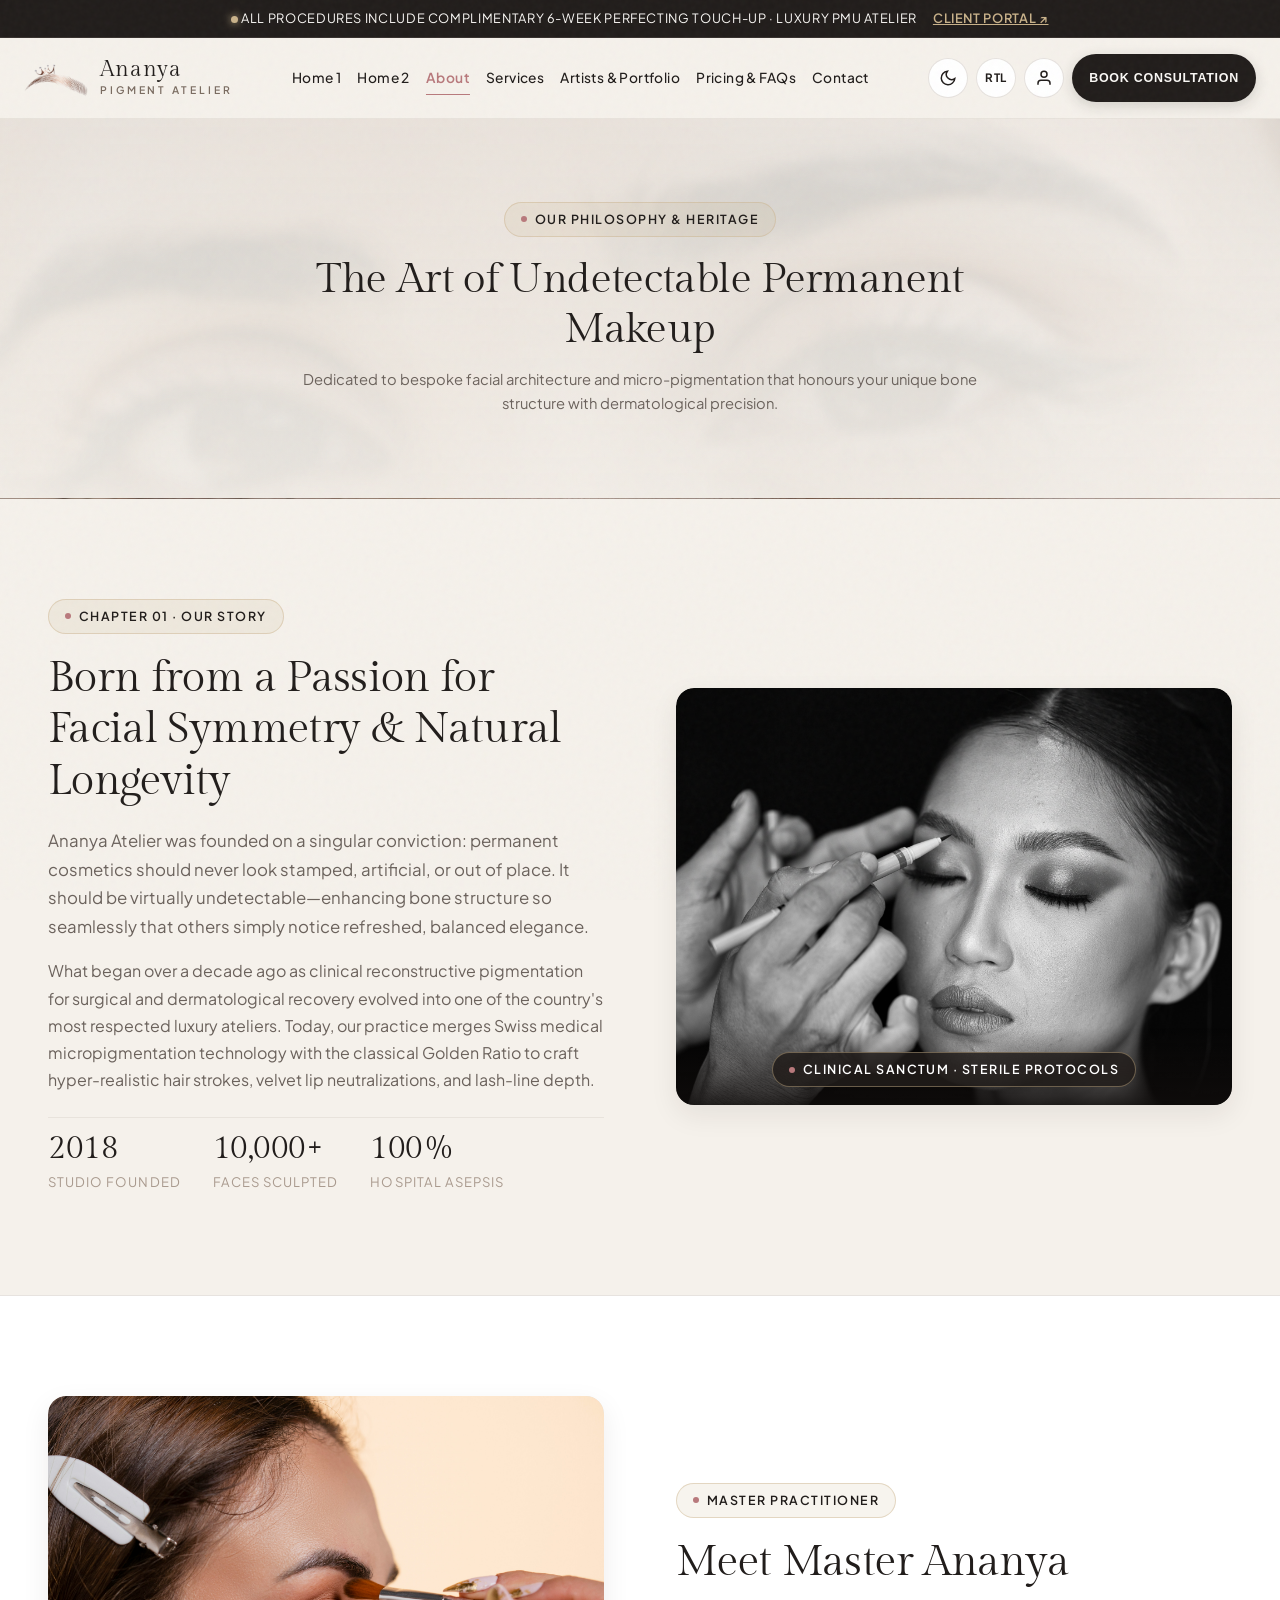
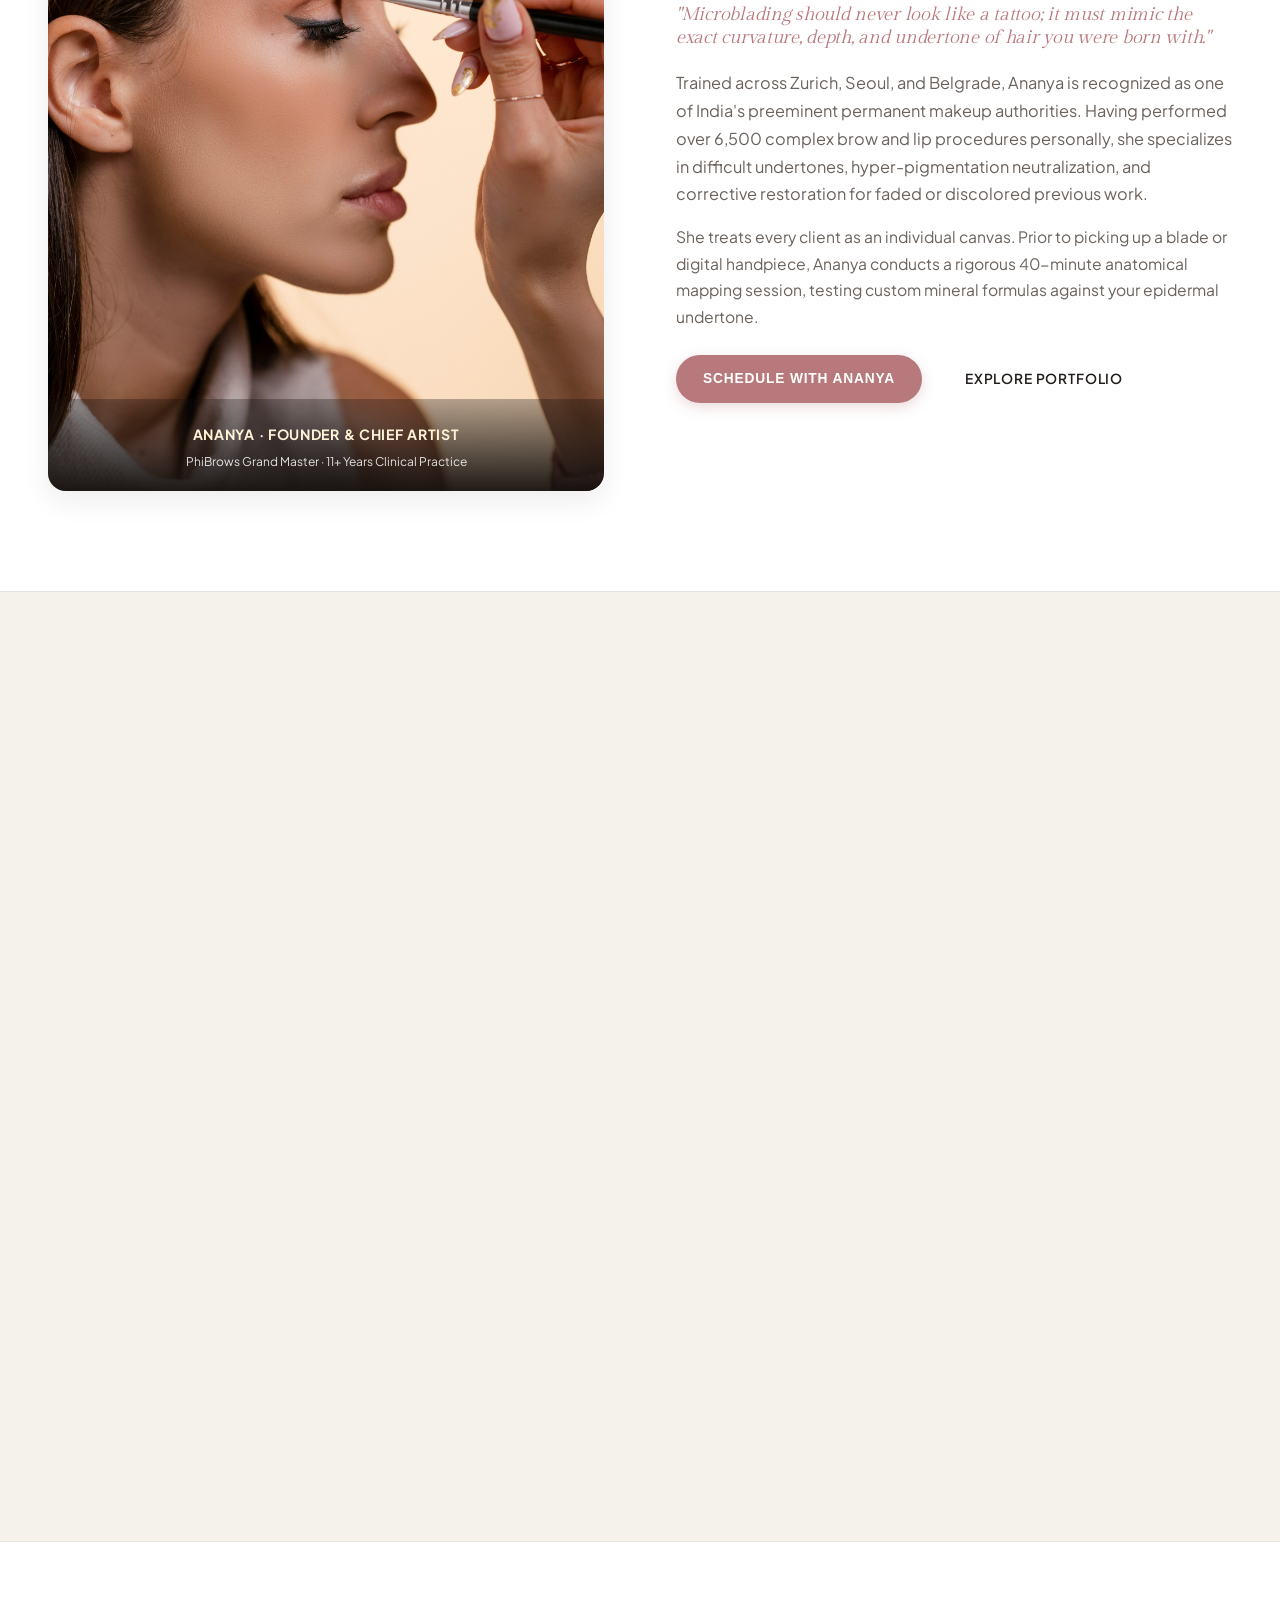
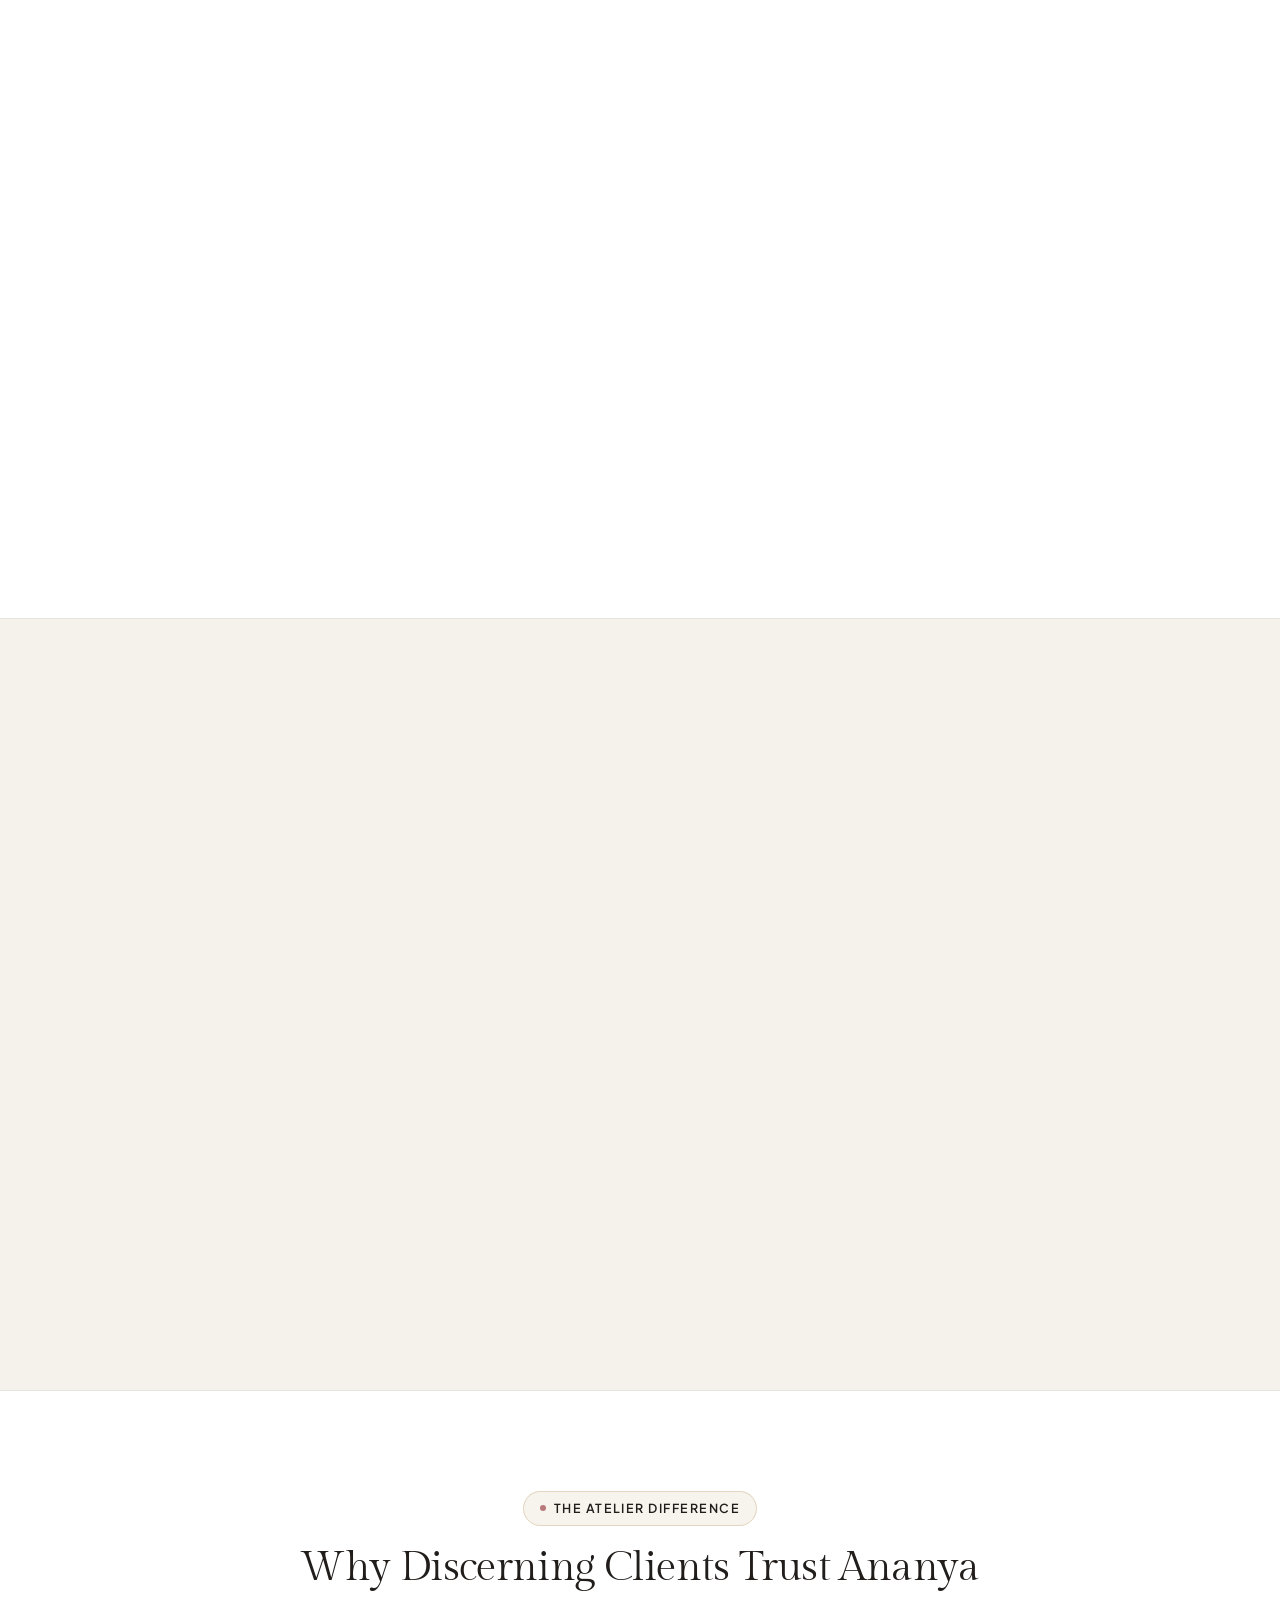
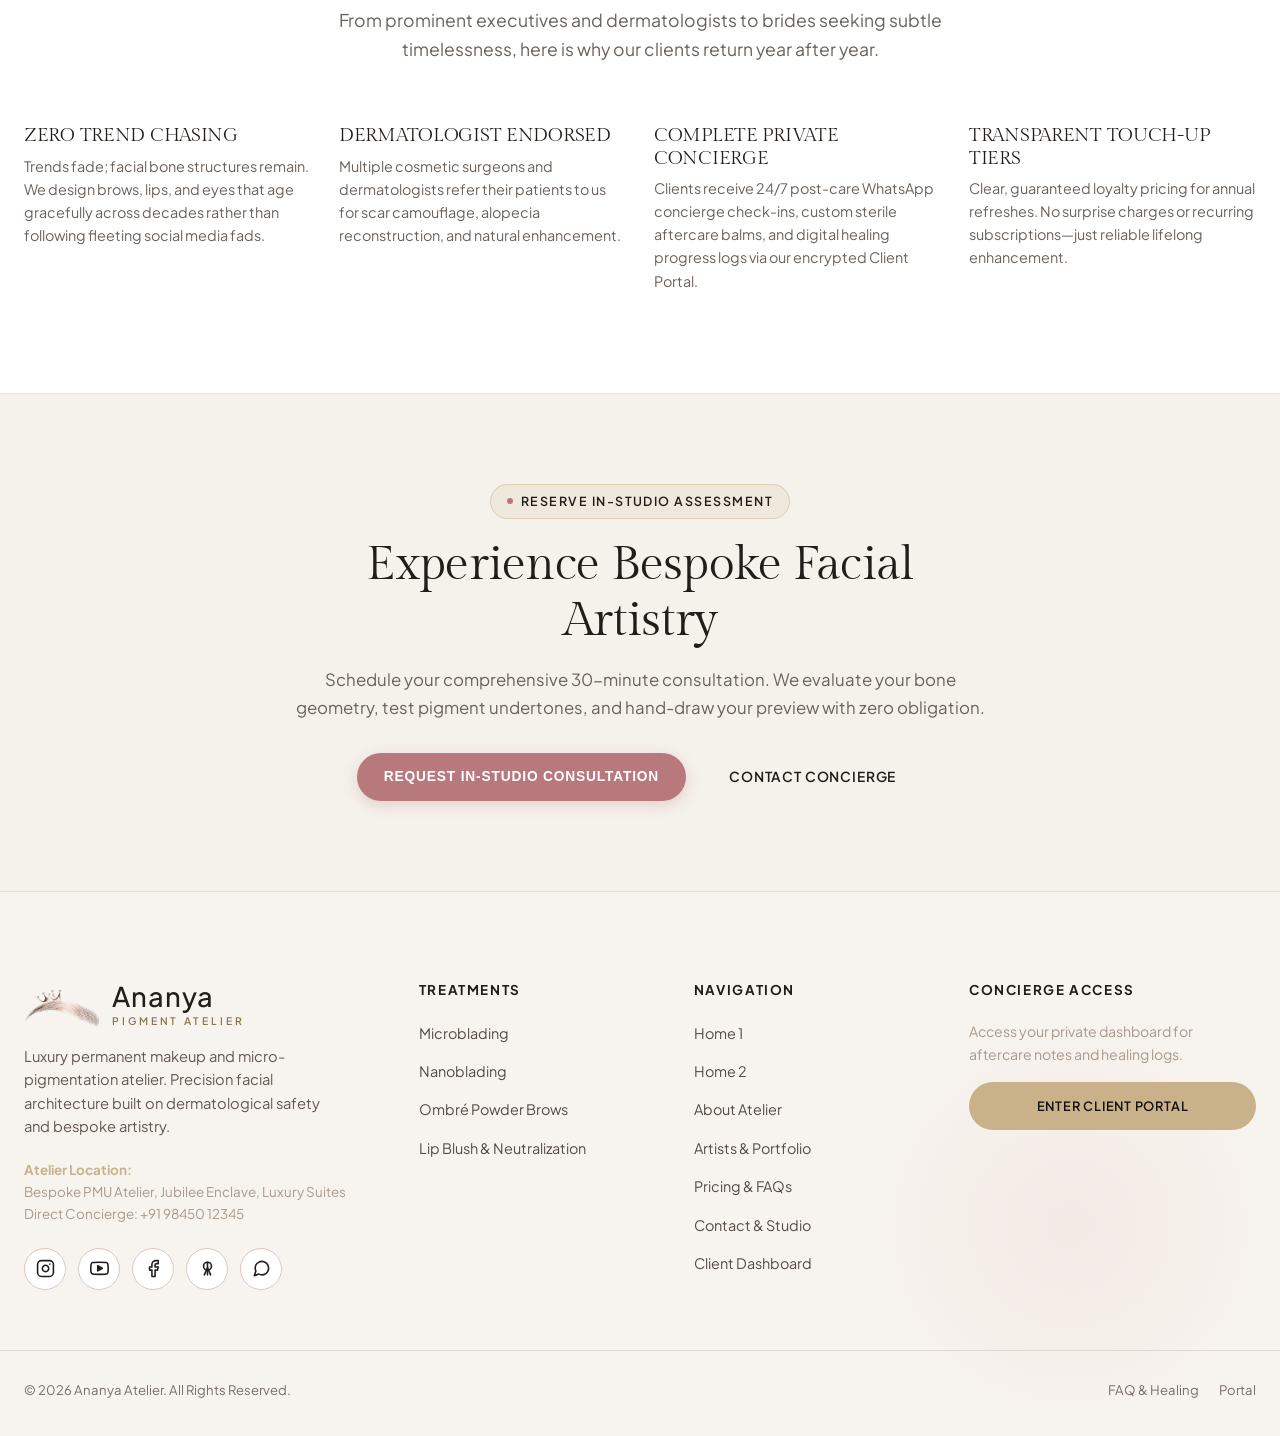
==== commit 52716f12: "Update logo and favicon without text, left-align mobile header and about headings, add social icons " ====
--- a/about.html
+++ b/about.html
@@ -7,7 +7,8 @@
   <meta name="description" content="Discover the story, philosophy, and medical-grade hygiene standards of Ananya Atelier. Led by master PMU artist Ananya, specializing in hyper-realistic facial micro-pigmentation.">
   
   <link rel="stylesheet" href="css/style.css">
-  <link rel="icon" type="image/svg+xml" href="data:image/svg+xml,<svg xmlns='http://www.w3.org/2000/svg' viewBox='0 0 32 32'><path d='M4,25 L4,14 A12,9 0 0 1 28,14 L28,25' stroke='%23B8797C' stroke-width='2.6' stroke-linecap='round' fill='none'/><circle cx='16' cy='6' r='2.8' fill='%23C9B28A'/></svg>">
+  <link rel="icon" type="image/png" href="image/favicon.png">
+  <link rel="apple-touch-icon" href="image/favicon.png">
 </head>
 <body>
 
@@ -21,10 +22,7 @@
   <header class="atelier-navbar">
     <div class="navbar-container">
       <a href="index.html" class="brand-logo" aria-label="Ananya Atelier Home" data-magnetic>
-        <svg class="brand-logo-arch" viewBox="0 0 34 26" fill="none">
-          <path d="M3,24 L3,14 A14,11 0 0 1 31,14 L31,24" stroke="#B8797C" stroke-width="2" stroke-linecap="round"/>
-          <circle cx="17" cy="6" r="2.5" fill="#C9B28A"/>
-        </svg>
+        <img src="image/logo-crown-brow.png" alt="Ananya Atelier Logo" class="brand-logo-img">
         <div class="brand-title">
           <span class="brand-name">Ananya</span>
           <span class="brand-tagline">Pigment Atelier</span>
@@ -98,18 +96,18 @@
     <section class="section-atelier">
       <div class="container-atelier">
         <div class="hero-grid" style="align-items:center; gap: clamp(36px, 6vw, 72px);">
-          <div data-reveal>
-            <div class="badge-lab"><span class="dot"></span> Chapter 01 · Our Story</div>
-            <h2 class="font-serif" style="font-size:clamp(1.9rem, 3.5vw, 2.7rem); line-height:1.2; margin-bottom:20px;">
+          <div class="about-story-col" data-reveal style="text-align:left;">
+            <div class="badge-lab" style="margin-left:0; margin-right:auto;"><span class="dot"></span> Chapter 01 · Our Story</div>
+            <h2 class="font-serif" style="font-size:clamp(1.9rem, 3.5vw, 2.7rem); line-height:1.2; margin-bottom:20px; text-align:left;">
               Born from a Passion for Facial Symmetry & Natural Longevity
             </h2>
-            <p style="font-size:1.05rem; line-height:1.7; color:var(--color-text-muted); margin-bottom:16px;">
+            <p style="font-size:1.05rem; line-height:1.7; color:var(--color-text-muted); margin-bottom:16px; text-align:left;">
               Ananya Atelier was founded on a singular conviction: permanent cosmetics should never look stamped, artificial, or out of place. It should be virtually undetectable—enhancing bone structure so seamlessly that others simply notice refreshed, balanced elegance.
             </p>
-            <p style="font-size:1rem; line-height:1.7; color:var(--color-text-muted); margin-bottom:24px;">
+            <p style="font-size:1rem; line-height:1.7; color:var(--color-text-muted); margin-bottom:24px; text-align:left;">
               What began over a decade ago as clinical reconstructive pigmentation for surgical and dermatological recovery evolved into one of the country's most respected luxury ateliers. Today, our practice merges Swiss medical micropigmentation technology with the classical Golden Ratio to craft hyper-realistic hair strokes, velvet lip neutralizations, and lash-line depth.
             </p>
-            <div style="display:flex; gap:32px; flex-wrap:wrap; padding-top:12px; border-top:1px solid var(--color-border-light);">
+            <div style="display:flex; gap:32px; flex-wrap:wrap; padding-top:12px; border-top:1px solid var(--color-border-light); justify-content:flex-start;">
               <div>
                 <strong class="font-serif" style="font-size:2rem; color:var(--color-espresso); display:block;">2018</strong>
                 <span style="font-size:0.82rem; color:var(--color-taupe); text-transform:uppercase; letter-spacing:0.08em;">Studio Founded</span>
@@ -145,21 +143,21 @@
               <span style="color:#FFFFFF; font-size:0.75rem; opacity:0.85;">PhiBrows Grand Master · 11+ Years Clinical Practice</span>
             </div>
           </div>
-          <div data-reveal>
-            <div class="badge-lab"><span class="dot"></span> Master Practitioner</div>
-            <h2 class="font-serif" style="font-size:clamp(1.9rem, 3.5vw, 2.7rem); line-height:1.2; margin-bottom:16px;">
+          <div class="about-artist-col" data-reveal style="text-align:left;">
+            <div class="badge-lab" style="margin-left:0; margin-right:auto;"><span class="dot"></span> Master Practitioner</div>
+            <h2 class="font-serif" style="font-size:clamp(1.9rem, 3.5vw, 2.7rem); line-height:1.2; margin-bottom:16px; text-align:left;">
               Meet Master Ananya
             </h2>
-            <h3 style="font-size:1.15rem; font-weight:400; color:var(--color-rose); margin-bottom:20px; font-style:italic;">
+            <h3 style="font-size:1.15rem; font-weight:400; color:var(--color-rose); margin-bottom:20px; font-style:italic; text-align:left;">
               "Microblading should never look like a tattoo; it must mimic the exact curvature, depth, and undertone of hair you were born with."
             </h3>
-            <p style="font-size:1.02rem; line-height:1.7; color:var(--color-text-muted); margin-bottom:16px;">
+            <p style="font-size:1.02rem; line-height:1.7; color:var(--color-text-muted); margin-bottom:16px; text-align:left;">
               Trained across Zurich, Seoul, and Belgrade, Ananya is recognized as one of India's preeminent permanent makeup authorities. Having performed over 6,500 complex brow and lip procedures personally, she specializes in difficult undertones, hyper-pigmentation neutralization, and corrective restoration for faded or discolored previous work.
             </p>
-            <p style="font-size:0.98rem; line-height:1.7; color:var(--color-text-muted); margin-bottom:24px;">
+            <p style="font-size:0.98rem; line-height:1.7; color:var(--color-text-muted); margin-bottom:24px; text-align:left;">
               She treats every client as an individual canvas. Prior to picking up a blade or digital handpiece, Ananya conducts a rigorous 40-minute anatomical mapping session, testing custom mineral formulas against your epidermal undertone.
             </p>
-            <div style="display:flex; gap:16px; flex-wrap:wrap;">
+            <div style="display:flex; gap:16px; flex-wrap:wrap; justify-content:flex-start;">
               <button type="button" class="btn-luxury btn-rose" data-open-consultation data-magnetic>Schedule With Ananya</button>
               <a href="artists.html" class="btn-luxury btn-secondary" data-magnetic>Explore Portfolio</a>
             </div>
@@ -266,12 +264,12 @@
     <section class="section-atelier">
       <div class="container-atelier">
         <div class="hero-grid" style="align-items:center; gap: clamp(36px, 6vw, 72px);">
-          <div data-reveal>
-            <div class="badge-lab"><span class="dot"></span> Uncompromising Asepsis</div>
-            <h2 class="font-serif" style="font-size:clamp(1.9rem, 3.5vw, 2.7rem); line-height:1.2; margin-bottom:20px;">
+          <div class="about-hygiene-col" data-reveal style="text-align:left;">
+            <div class="badge-lab" style="margin-left:0; margin-right:auto;"><span class="dot"></span> Uncompromising Asepsis</div>
+            <h2 class="font-serif" style="font-size:clamp(1.9rem, 3.5vw, 2.7rem); line-height:1.2; margin-bottom:20px; text-align:left;">
               Hospital-Grade Hygiene & Sterilization Protocols
             </h2>
-            <p style="font-size:1.02rem; line-height:1.7; color:var(--color-text-muted); margin-bottom:20px;">
+            <p style="font-size:1.02rem; line-height:1.7; color:var(--color-text-muted); margin-bottom:20px; text-align:left;">
               Your facial tissue demands the exact clinical sterility of an operating suite. At Ananya Atelier, we operate under strict hospital aseptic guidelines to ensure zero risk of cross-contamination or inflammation.
             </p>
             <ul style="list-style:none; padding:0; margin:0 0 24px; display:flex; flex-direction:column; gap:14px;">
@@ -370,10 +368,7 @@
     <div class="footer-grid">
       <div class="footer-brand">
         <a href="index.html" class="brand-logo" aria-label="Ananya Atelier Home" data-magnetic>
-          <svg class="brand-logo-arch" viewBox="0 0 34 26" fill="none" style="width:36px; height:28px;">
-            <path d="M3,24 L3,14 A14,11 0 0 1 31,14 L31,24" stroke="#B8797C" stroke-width="2.2" stroke-linecap="round"/>
-            <circle cx="17" cy="6" r="2.8" fill="#C9B28A"/>
-          </svg>
+          <img src="image/logo-crown-brow.png" alt="Ananya Atelier Logo" class="brand-logo-img">
           <div class="brand-title">
             <span class="brand-name">Ananya</span>
             <span class="brand-tagline">Pigment Atelier</span>
--- a/css/style.css
+++ b/css/style.css
@@ -421,9 +421,27 @@
 }
 
 .brand-logo-arch {
-  width: 32px;
-  height: 26px;
+  width: 28px;
+  height: 30px;
   flex-shrink: 0;
+}
+
+.brand-logo-img {
+  height: 38px;
+  width: auto;
+  max-width: 65px;
+  object-fit: contain;
+  flex-shrink: 0;
+  display: block;
+  transition: transform 0.3s cubic-bezier(0.16, 1, 0.3, 1), filter 0.3s ease;
+}
+
+.brand-logo:hover .brand-logo-img {
+  transform: scale(1.06);
+}
+
+[data-theme="dark"] .brand-logo-img {
+  filter: brightness(1.22) contrast(1.08) drop-shadow(0 0 8px rgba(201, 178, 138, 0.35));
 }
 
 .brand-title {
@@ -1104,7 +1122,7 @@
   z-index: 1;
 }
 
-/* Consistent Page Hero Headers Across All Inner Pages */
+/* Consistent Page Hero Headers Across All Inner Pages (Standardized 380px) */
 .page-hero-header {
   position: relative;
   background-size: cover !important;
@@ -1112,11 +1130,13 @@
   background-repeat: no-repeat !important;
   isolation: isolate;
   overflow: hidden;
+  height: 380px;
   min-height: 380px;
+  max-height: 380px;
   display: flex;
   align-items: center;
   justify-content: center;
-  padding: clamp(80px, 10vh, 120px) 0 clamp(60px, 8vh, 90px) !important;
+  padding: 0 var(--container-padding-x) !important;
   border-bottom: 1px solid var(--color-border);
   box-sizing: border-box;
 }
@@ -1138,6 +1158,24 @@
 .page-hero-header > .container-atelier {
   position: relative;
   z-index: 1;
+  width: 100%;
+  max-width: 820px;
+  margin: 0 auto;
+  text-align: center;
+}
+
+.page-hero-header h1 {
+  font-size: clamp(2rem, 3.4vw, 2.6rem);
+  line-height: 1.22;
+  margin: 0 auto 12px;
+  max-width: 780px;
+}
+
+.page-hero-header .section-subtitle {
+  font-size: clamp(0.92rem, 1.1vw, 1.02rem);
+  line-height: 1.6;
+  max-width: 720px;
+  margin: 0 auto;
 }
 
 .hero-grid {
@@ -2275,6 +2313,11 @@
   text-decoration: none;
 }
 
+.footer-brand .brand-logo-img {
+  height: 46px;
+  max-width: 76px;
+}
+
 .footer-brand .brand-logo .brand-name {
   color: #211D1B;
   font-family: var(--font-heading);
@@ -2806,7 +2849,7 @@
 
 .social-auth-grid {
   display: grid;
-  grid-template-columns: repeat(3, 1fr);
+  grid-template-columns: repeat(2, 1fr);
   gap: 12px;
   margin-top: 18px;
 }
@@ -3165,11 +3208,11 @@
     --section-padding-y: 60px;
   }
 
-  /* Centered Brand Header in Mobile/Tablet Portrait */
+  /* Left-Aligned Brand Header in Mobile/Tablet Portrait */
   .navbar-container {
     display: flex;
     align-items: center;
-    justify-content: center;
+    justify-content: space-between;
     position: relative;
     width: 100%;
   }
@@ -3177,9 +3220,15 @@
   .brand-logo {
     display: inline-flex;
     align-items: center;
-    justify-content: center;
-    margin: 0 auto;
-    text-align: center;
+    justify-content: flex-start;
+    margin: 0;
+    text-align: left;
+    max-width: calc(100% - 60px);
+  }
+
+  .brand-logo-img {
+    height: 32px;
+    max-width: 52px;
   }
 
   .brand-title {
@@ -3189,9 +3238,42 @@
     text-align: left;
   }
 
+  [dir="rtl"] .brand-logo {
+    justify-content: flex-end;
+    text-align: right;
+  }
+
   [dir="rtl"] .brand-title {
     align-items: flex-end;
     text-align: right;
+  }
+
+  .page-hero-header {
+    height: auto;
+    min-height: 330px;
+    max-height: none;
+    padding: 56px var(--container-padding-x) 46px !important;
+  }
+
+  /* About Page Specific Left Alignment Assurance */
+  .about-story-col,
+  .about-artist-col,
+  .about-hygiene-col {
+    text-align: left !important;
+  }
+
+  .about-story-col .badge-lab,
+  .about-artist-col .badge-lab,
+  .about-hygiene-col .badge-lab {
+    margin-left: 0 !important;
+    margin-right: auto !important;
+  }
+
+  .about-story-col h2,
+  .about-artist-col h2,
+  .about-artist-col h3,
+  .about-hygiene-col h2 {
+    text-align: left !important;
   }
 
   .brand-tagline {
